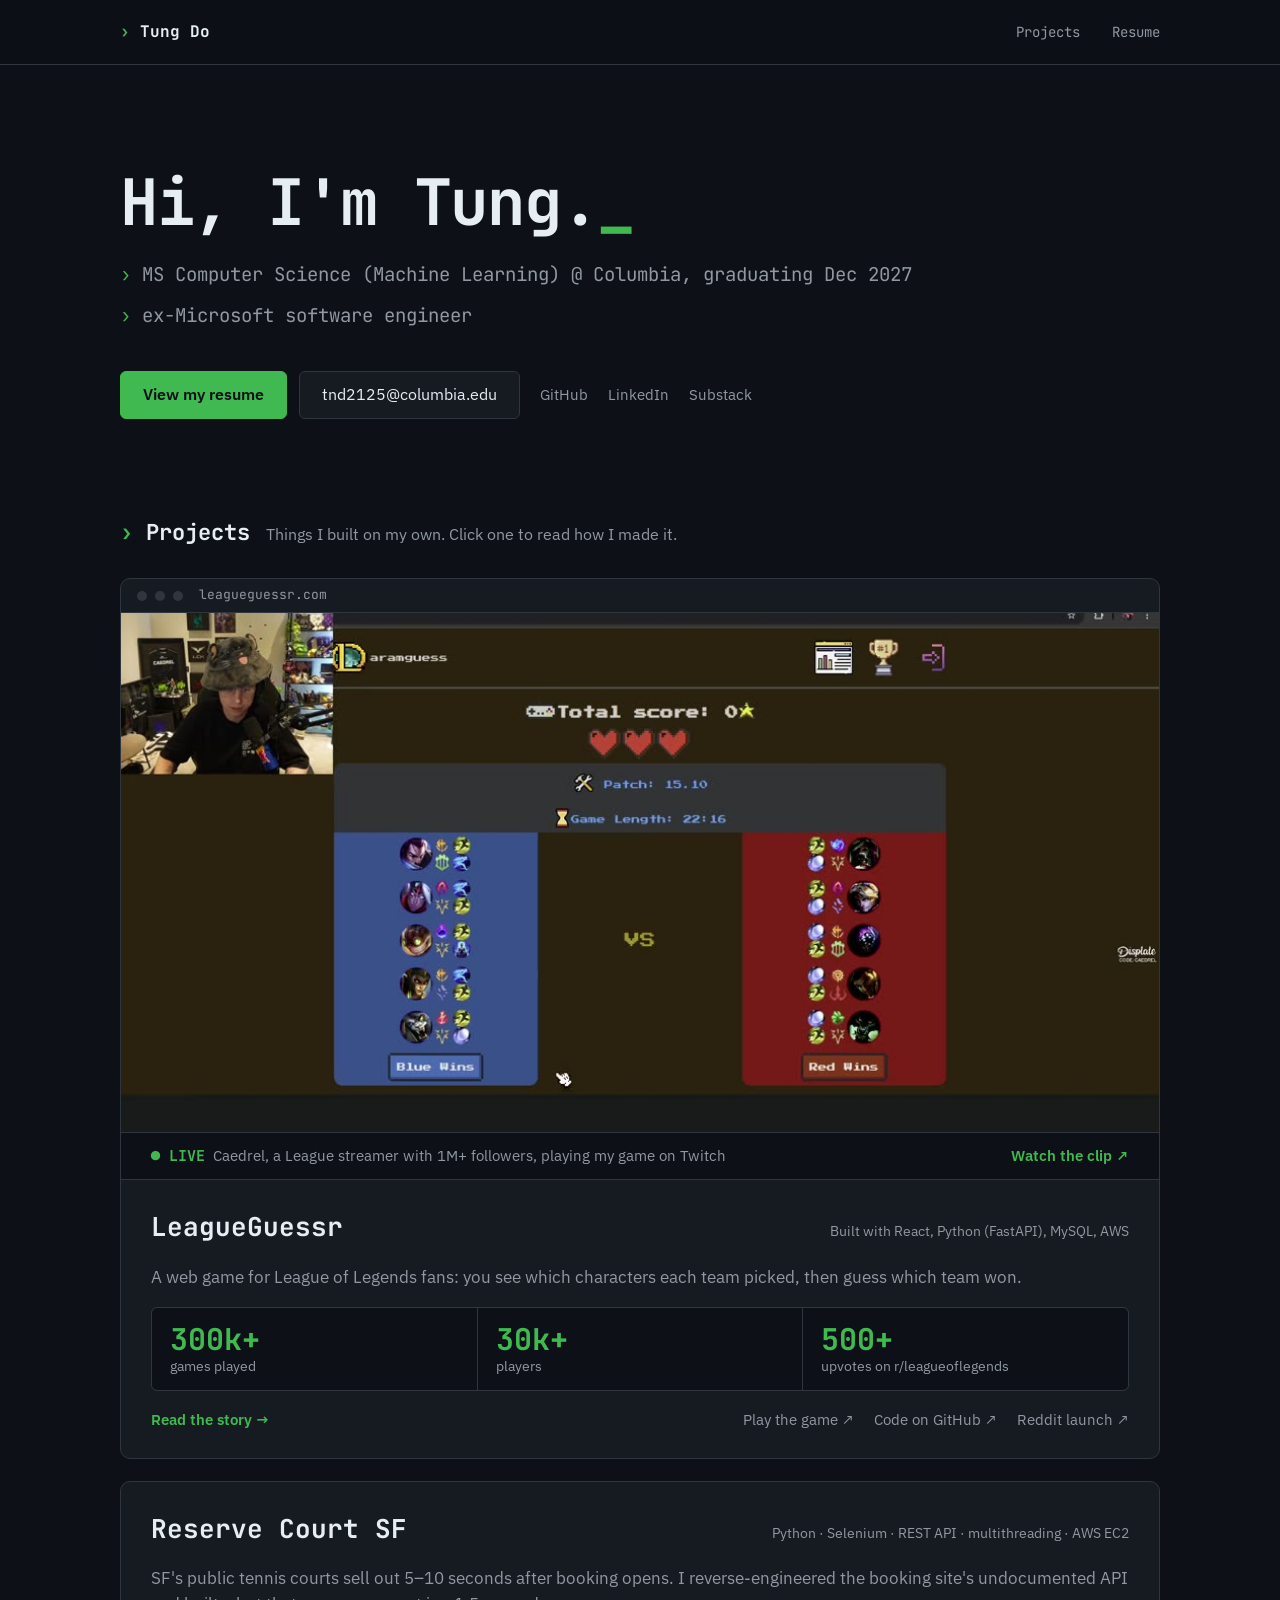
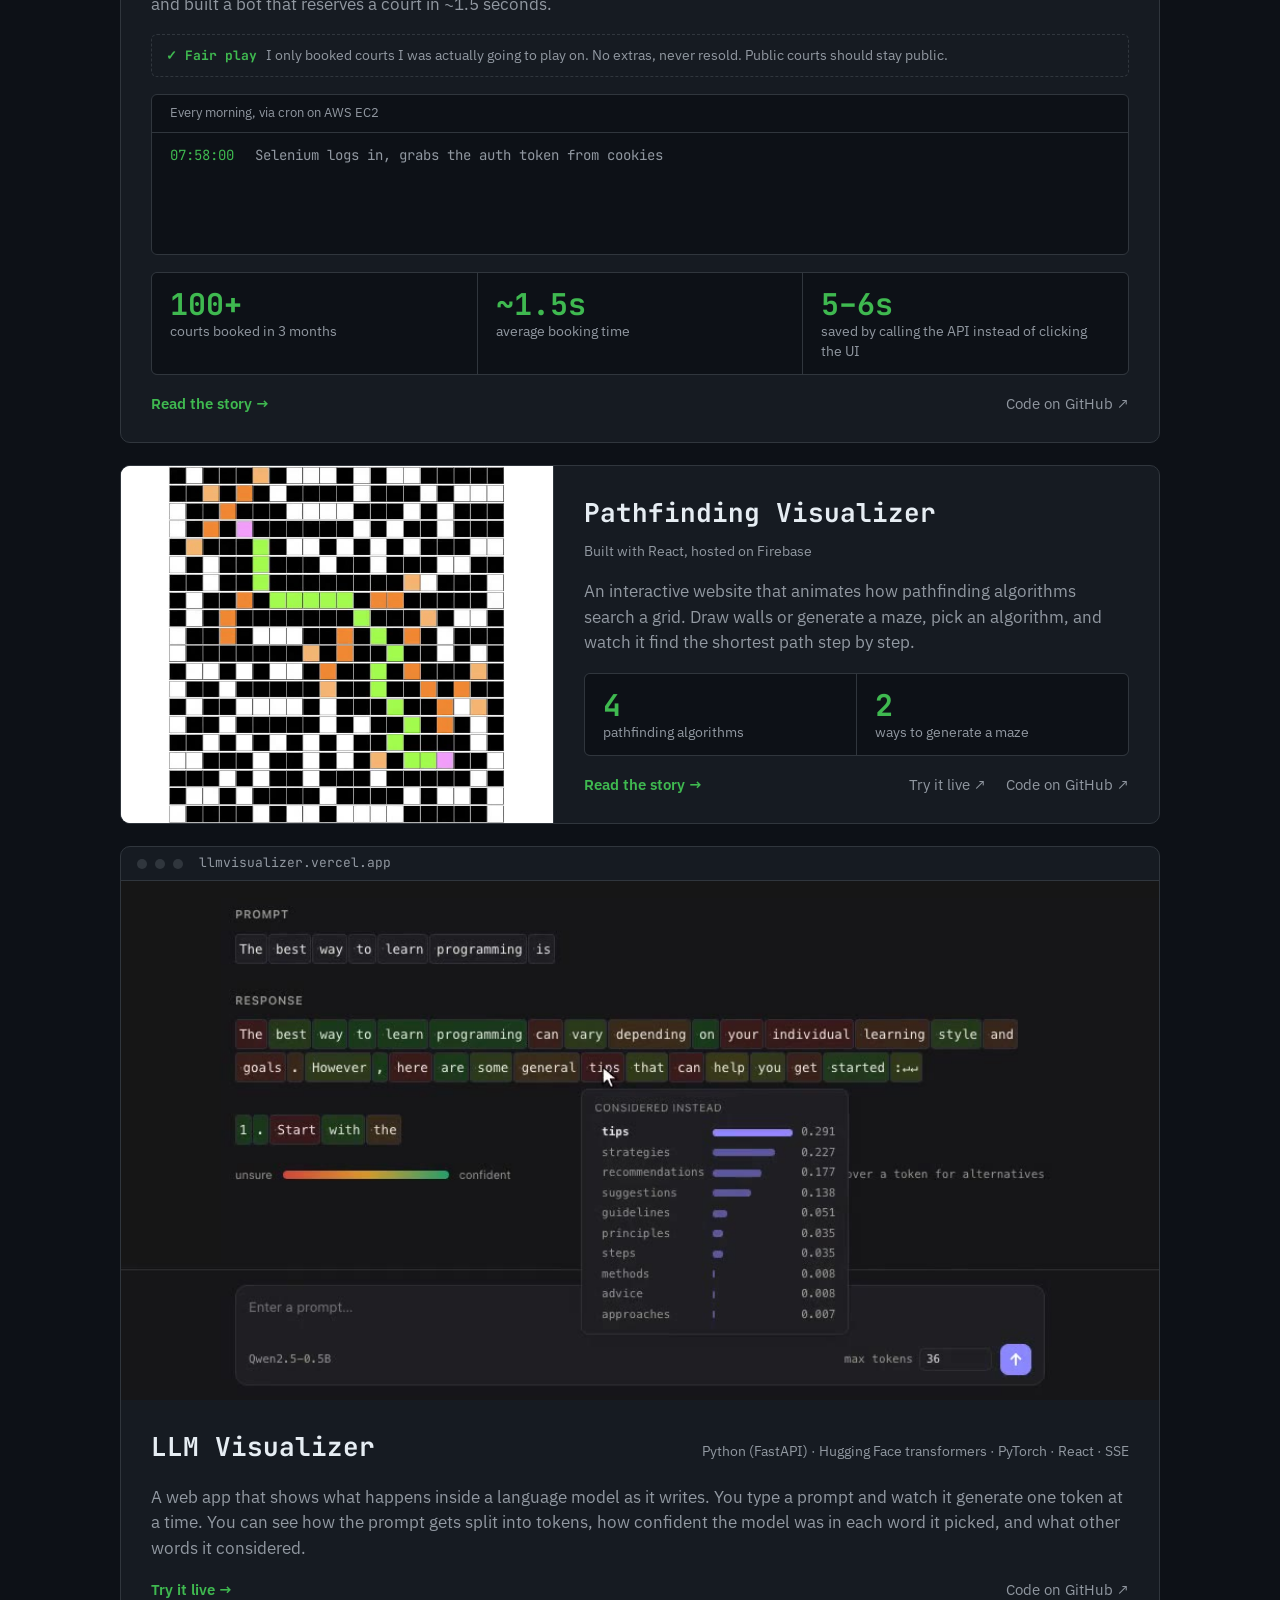
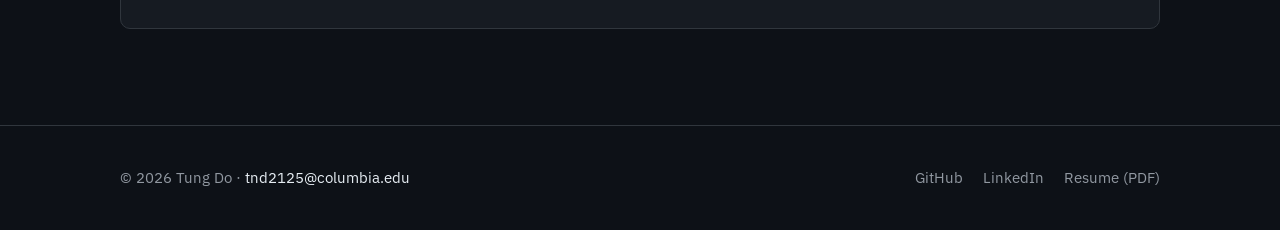
==== index.html @ 17f51b4c "LLM Visualizer: drop attention claim (not shipped yet) Co-Authored-By: Claude Opus 5 <noreply@anthro" ====
<!doctype html>
<html lang="en">
<head>
  <meta charset="utf-8">
  <meta name="viewport" content="width=device-width, initial-scale=1, viewport-fit=cover">
  <title>Tung Do · Software Engineer</title>
  <meta name="description" content="Tung Do: MS Computer Science (Machine Learning) at Columbia, ex-Microsoft software engineer. Builder of LeagueGuessr (300k+ plays), Reserve Court SF and a Pathfinding Visualizer.">
  <meta property="og:title" content="Tung Do · Software Engineer">
  <meta property="og:description" content="MS CS (Machine Learning) @ Columbia, ex-Microsoft software engineer.">
  <meta property="og:type" content="website">
  <meta property="og:url" content="https://tungdo.vercel.app/">
  <meta property="og:site_name" content="Tung Do">
  <meta property="og:image" content="https://tungdo.vercel.app/assets/og-image.png">
  <meta property="og:image:width" content="1200">
  <meta property="og:image:height" content="630">
  <meta property="og:image:alt" content="Tung Do: MS CS (ML) at Columbia, ex-Microsoft software engineer">
  <meta name="twitter:card" content="summary_large_image">
  <meta name="twitter:title" content="Tung Do · Software Engineer">
  <meta name="twitter:description" content="MS CS (Machine Learning) @ Columbia, ex-Microsoft software engineer.">
  <meta name="twitter:image" content="https://tungdo.vercel.app/assets/og-image.png">
  <link rel="icon" href="data:image/svg+xml,%3Csvg xmlns='http://www.w3.org/2000/svg' viewBox='0 0 32 32'%3E%3Crect width='32' height='32' rx='6' fill='%230d1117'/%3E%3Ctext x='6' y='23' font-family='monospace' font-size='20' font-weight='700' fill='%233fb950'%3E%E2%80%BA_%3C/text%3E%3C/svg%3E">
  <meta name="theme-color" content="#0d1117">
  <meta name="color-scheme" content="dark">
  <meta name="format-detection" content="telephone=no">
  <link rel="preconnect" href="https://fonts.googleapis.com">
  <link rel="preconnect" href="https://fonts.gstatic.com" crossorigin>
  <link rel="stylesheet" href="https://fonts.googleapis.com/css2?family=JetBrains+Mono:wght@400;500;700&amp;family=IBM+Plex+Sans:wght@400;500;600&amp;display=swap">
  <link rel="stylesheet" href="style.css">
</head>
<body>

<nav class="nav">
  <div class="wrap">
    <a class="brand" href="#top"><span class="accent">› </span>Tung Do</a>
    <ul>
      <li><a href="#projects">Projects</a></li>
      <li><a href="resume.pdf" target="_blank" rel="noopener">Resume</a></li>
    </ul>
  </div>
</nav>

<main id="top" class="wrap">

  <header class="hero">
    <h1>Hi, I'm Tung.<span class="cursor" aria-hidden="true">_</span></h1>
    <ul class="facts">
      <li>MS Computer Science (Machine Learning) @ Columbia, graduating Dec 2027</li>
      <li>ex-Microsoft software engineer</li>
    </ul>
    <div class="actions">
      <a class="btn primary" href="resume.pdf" target="_blank" rel="noopener">View my resume</a>
      <a class="btn" href="mailto:tnd2125@columbia.edu">tnd2125@columbia.edu</a>
      <div class="links">
        <a href="https://github.com/donguyentung01" target="_blank" rel="noopener">GitHub</a>
        <a href="https://www.linkedin.com/in/tung-do-116bb8189/" target="_blank" rel="noopener">LinkedIn</a>
        <a href="https://substack.com/@tungdo2" target="_blank" rel="noopener">Substack</a>
      </div>
    </div>
  </header>

  <section id="projects">
    <div class="section-head">
      <h2 class="prompt">Projects</h2>
      <p>Things I built on my own. Click one to read how I made it.</p>
    </div>

    <div class="projects">

      <article class="card">
        <div class="card-bar" aria-hidden="true"><i></i><i></i><i></i><span>leagueguessr.com</span></div>
        <video class="card-img card-video" autoplay muted loop playsinline preload="metadata" data-loop poster="assets/video/caedrel-poster.jpg" aria-label="Clip of streamer Caedrel playing the game live on his Twitch stream"><source src="assets/video/caedrel.mp4" type="video/mp4"></video>
        <div class="card-proof">
          <span><span class="live">● LIVE</span>&nbsp; Caedrel, a League streamer with 1M+ followers, playing my game on Twitch</span>
          <a class="cta" href="https://www.twitch.tv/caedrel/clip/CoyBoringPterodactylGingerPower-DvceWTwpsh5ivYf3" target="_blank" rel="noopener">Watch the clip ↗</a>
        </div>
        <div class="card-body">
          <div class="card-title">
            <h3><a href="projects/leagueguessr.html">LeagueGuessr</a></h3>
            <span class="stack">Built with React, Python (FastAPI), MySQL, AWS</span>
          </div>
          <p>A web game for League of Legends fans: you see which characters each team picked, then guess which team won.</p>
          <div class="stats">
            <div><b>300k+</b><span>games played</span></div>
            <div><b>30k+</b><span>players</span></div>
            <div><b>500+</b><span>upvotes on r/leagueoflegends</span></div>
          </div>
          <div class="card-foot">
            <a class="read" href="projects/leagueguessr.html">Read the story →</a>
            <div class="ext">
              <a href="https://leagueguessr.com" target="_blank" rel="noopener">Play the game ↗</a>
              <a href="https://github.com/donguyentung01/LeagueGuessr" target="_blank" rel="noopener">Code on GitHub ↗</a>
              <a href="https://www.reddit.com/r/leagueoflegends/comments/1l3k8dh/i_pulled_data_from_10000_aram_matches_in_euw_and/" target="_blank" rel="noopener">Reddit launch ↗</a>
            </div>
          </div>
        </div>
      </article>

      <article class="card">
        <div class="card-body">
          <div class="card-title">
            <h3><a href="projects/reserve-court-sf.html">Reserve Court SF</a></h3>
            <span class="stack">Python · Selenium · REST API · multithreading · AWS EC2</span>
          </div>
          <p>SF's public tennis courts sell out 5–10 seconds after booking opens. I reverse-engineered the booking site's undocumented API and built a bot that reserves a court in ~1.5 seconds.</p>
          <div class="fair"><span class="fair-tag">Fair play</span> I only booked courts I was actually going to play on. No extras, never resold. Public courts should stay public.</div>
          <div class="log" data-animate>
            <div class="log-head">Every morning, via cron on AWS EC2</div>
            <ol>
              <li><time>07:58<i>:00</i></time> <span>Selenium logs in, grabs the auth token from cookies</span></li>
              <li><time>07:59<i>:00</i></time> <span>Requests the SMS code early, reads it via TextVerified API</span></li>
              <li><time>08:00<i>:00</i></time> <span>Hits every court's reservation endpoint <b class="hl">in parallel (multithreading)</b></span></li>
              <li><time>08:00<i>:01</i></time> <span class="ok">✓ Court reserved in ~1.5s</span></li>
            </ol>
          </div>
          <div class="stats">
            <div><b>100+</b><span>courts booked in 3 months</span></div>
            <div><b>~1.5s</b><span>average booking time</span></div>
            <div><b>5–6s</b><span>saved by calling the API instead of clicking the UI</span></div>
          </div>
          <div class="card-foot">
            <a class="read" href="projects/reserve-court-sf.html">Read the story →</a>
            <div class="ext">
              <a href="https://github.com/donguyentung01/Reserve-Court-SF-TextVerified" target="_blank" rel="noopener">Code on GitHub ↗</a>
            </div>
          </div>
        </div>
      </article>

      <article class="card split">
        <div class="split-media">
          <video autoplay muted loop playsinline preload="metadata" data-loop poster="assets/video/pathfinding-poster.jpg" aria-label="Recording of a maze being generated, then A* search exploring it and drawing the shortest path"><source src="assets/video/pathfinding.mp4" type="video/mp4"></video>
        </div>
        <div class="card-body">
          <div class="card-title">
            <h3><a href="projects/pathfinding-visualizer.html">Pathfinding Visualizer</a></h3>
            <span class="stack">Built with React, hosted on Firebase</span>
          </div>
          <p>An interactive website that animates how pathfinding algorithms search a grid. Draw walls or generate a maze, pick an algorithm, and watch it find the shortest path step by step.</p>
          <div class="stats" style="--cols: 2;">
            <div><b>4</b><span>pathfinding algorithms</span></div>
            <div><b>2</b><span>ways to generate a maze</span></div>
          </div>
          <div class="card-foot">
            <a class="read" href="projects/pathfinding-visualizer.html">Read the story →</a>
            <div class="ext">
              <a href="https://pathfinding-visualizer-ae94a.web.app/" target="_blank" rel="noopener">Try it live ↗</a>
              <a href="https://github.com/donguyentung01/pathfinding" target="_blank" rel="noopener">Code on GitHub ↗</a>
            </div>
          </div>
        </div>
      </article>

      <article class="card">
        <div class="card-bar" aria-hidden="true"><i></i><i></i><i></i><span>llmvisualizer.vercel.app</span></div>
        <video class="card-img card-video" autoplay muted loop playsinline preload="metadata" data-loop poster="assets/video/llm-visualizer-poster.jpg" aria-label="Recording of a prompt being typed, the model generating a reply token by token with each token shaded by confidence, then hovering tokens to show the other words the model considered"><source src="assets/video/llm-visualizer.mp4" type="video/mp4"></video>
        <div class="card-body">
          <div class="card-title">
            <h3><a href="https://llmvisualizer.vercel.app" target="_blank" rel="noopener">LLM Visualizer</a></h3>
            <span class="stack">Python (FastAPI) · Hugging Face transformers · PyTorch · React · SSE</span>
          </div>
          <p>A web app that shows what happens inside a language model as it writes. You type a prompt and watch it generate one token at a time. You can see how the prompt gets split into tokens, how confident the model was in each word it picked, and what other words it considered.</p>
          <div class="card-foot">
            <a class="read" href="https://llmvisualizer.vercel.app" target="_blank" rel="noopener">Try it live →</a>
            <div class="ext">
              <a href="https://github.com/donguyentung01/llm_visualizer" target="_blank" rel="noopener">Code on GitHub ↗</a>
            </div>
          </div>
        </div>
      </article>

    </div>
  </section>

</main>

<footer id="contact" class="footer">
  <div class="wrap">
    <div>© 2026 Tung Do · <a href="mailto:tnd2125@columbia.edu" style="color: var(--text);">tnd2125@columbia.edu</a></div>
    <div class="links">
      <a href="https://github.com/donguyentung01" target="_blank" rel="noopener">GitHub</a>
      <a href="https://www.linkedin.com/in/tung-do-116bb8189/" target="_blank" rel="noopener">LinkedIn</a>
      <a href="resume.pdf" target="_blank" rel="noopener">Resume (PDF)</a>
    </div>
  </div>
</footer>

<script src="media.js" defer></script>
</body>
</html>
---- style.css ----
:root {
  --bg: #0d1117;
  --surface: #161b22;
  --text: #e6edf3;
  --muted: #9198a1;
  --border: #30363d;
  --accent: #3fb950;
  --on-accent: #0d1117;
  --mono: "JetBrains Mono", ui-monospace, SFMono-Regular, Menlo, monospace;
  --sans: "IBM Plex Sans", -apple-system, BlinkMacSystemFont, "Segoe UI", sans-serif;
  --gutter: clamp(20px, 6vw, 120px);
  color-scheme: dark;
}

* { box-sizing: border-box; }

html { scroll-behavior: smooth; scroll-padding-top: 80px; -webkit-text-size-adjust: 100%; text-size-adjust: 100%; }

body {
  margin: 0;
  background: var(--bg);
  color: var(--text);
  font-family: var(--sans);
  font-size: 17px;
  line-height: 1.6;
  -webkit-font-smoothing: antialiased;
  -webkit-tap-highlight-color: rgba(63, 185, 80, 0.15);
  overflow-wrap: break-word;
}

a { color: inherit; text-decoration: none; }
@media (hover: hover) { a:hover { text-decoration: underline; text-underline-offset: 3px; } }
img { max-width: 100%; display: block; }

.mono { font-family: var(--mono); }
.accent { color: var(--accent); }
.muted { color: var(--muted); }

.wrap {
  max-width: 1040px;
  margin: 0 auto;
  padding-left: max(var(--gutter), env(safe-area-inset-left));
  padding-right: max(var(--gutter), env(safe-area-inset-right));
}
@media (min-width: 1280px) { .wrap { padding-left: 0; padding-right: 0; } }

/* ---------- nav ---------- */
.nav {
  position: sticky;
  top: 0;
  z-index: 10;
  background: rgba(13, 17, 23, 0.88);
  -webkit-backdrop-filter: blur(8px);
  backdrop-filter: blur(8px);
  padding-top: env(safe-area-inset-top);
  border-bottom: 1px solid var(--border);
}
.nav .wrap {
  height: 64px;
  display: flex;
  align-items: center;
  justify-content: space-between;
  gap: 16px;
  font-family: var(--mono);
}
.nav .brand { font-size: 16px; font-weight: 700; white-space: nowrap; }
.nav ul { display: flex; gap: clamp(14px, 3vw, 32px); list-style: none; margin: 0; padding: 0; font-size: 14px; color: var(--muted); }
@media (hover: hover) { .nav ul a:hover { color: var(--text); } }

/* ---------- hero ---------- */
.hero { padding-block: clamp(64px, 10vw, 104px) clamp(56px, 9vw, 96px); display: flex; flex-direction: column; gap: 24px; }
.hero h1 {
  margin: 0;
  font-family: var(--mono);
  font-size: clamp(32px, 9vw, 64px);
  line-height: 1.05;
  font-weight: 700;
  letter-spacing: -0.02em;
}
.cursor { color: var(--accent); animation: blink 1.1s steps(1) infinite; }
@keyframes blink { 50% { opacity: 0; } }
@media (prefers-reduced-motion: reduce) { .cursor { animation: none; } }

.facts { list-style: none; margin: 0; padding: 0; display: flex; flex-direction: column; gap: 10px; font-family: var(--mono); font-size: clamp(16px, 2.2vw, 19px); color: var(--muted); }
.facts li { padding-left: 1.2em; text-indent: -1.2em; }
.facts li::before, .prompt::before { content: "› "; color: var(--accent); }

.actions { display: flex; flex-wrap: wrap; gap: 12px; align-items: center; padding-top: 16px; }
.btn {
  min-height: 48px;
  padding: 0 22px;
  display: inline-flex;
  align-items: center;
  border-radius: 6px;
  border: 1px solid var(--border);
  background: var(--surface);
  font-size: 16px;
}
.btn:hover { text-decoration: none; }
.btn.primary { background: var(--accent); border-color: var(--accent); color: var(--on-accent); font-weight: 600; }
@media (hover: hover) {
  .btn:hover { border-color: var(--muted); }
  .btn.primary:hover { filter: brightness(1.08); }
}
.links { display: flex; flex-wrap: wrap; gap: 20px; padding-left: 8px; font-size: 15px; color: var(--muted); }
@media (hover: hover) { .links a:hover { color: var(--text); } }

/* ---------- sections ---------- */
.section-head { display: flex; flex-wrap: wrap; align-items: baseline; gap: 8px 16px; margin-bottom: 28px; }
.section-head h2 { margin: 0; font-family: var(--mono); font-size: 22px; font-weight: 700; }
.section-head p { margin: 0; font-size: 16px; color: var(--muted); }

.projects { display: flex; flex-direction: column; gap: 22px; }

/* ---------- project card ---------- */
.card {
  position: relative;
  border: 1px solid var(--border);
  border-radius: 10px;
  overflow: hidden;
  background: var(--surface);
  transition: border-color .15s, transform .15s;
}
@media (hover: hover) { .card:hover { border-color: var(--muted); transform: translateY(-2px); } }
.card-bar { height: 34px; padding: 0 16px; display: flex; align-items: center; gap: 8px; border-bottom: 1px solid var(--border); font-family: var(--mono); font-size: 13px; color: var(--muted); }
.card-bar i { width: 10px; height: 10px; border-radius: 50%; background: var(--border); }
.card-bar span { padding-left: 8px; }
.card-img { width: 100%; aspect-ratio: 1486 / 620; object-fit: cover; object-position: top; }
.card-video { display: block; aspect-ratio: 2 / 1; object-position: center; background: #000; }
video { max-width: 100%; }
.card-proof {
  position: relative;
  z-index: 2;
  padding: 11px 30px;
  display: flex;
  flex-wrap: wrap;
  justify-content: space-between;
  align-items: center;
  gap: 8px 16px;
  border-block: 1px solid var(--border);
  background: var(--bg);
  font-size: 15px;
  color: var(--muted);
}
.live { font-family: var(--mono); font-weight: 700; color: var(--accent); }
.card-proof .cta { color: var(--accent); font-weight: 600; white-space: nowrap; }
.card-body { padding: clamp(20px, 3.5vw, 26px) clamp(18px, 3.5vw, 30px); display: flex; flex-direction: column; gap: 17px; }
.card-title { display: flex; flex-wrap: wrap; justify-content: space-between; align-items: baseline; gap: 6px 24px; }
.card-title h3 { margin: 0; font-family: var(--mono); font-size: clamp(22px, 3vw, 26px); font-weight: 700; }
/* stretched link: the whole card opens the story */
.card-title h3 a::after { content: ""; position: absolute; inset: 0; z-index: 1; }
.card-title h3 a:hover { text-decoration: none; }
.card-title .stack { font-size: 14px; color: var(--muted); }
.card p { margin: 0; font-size: 17px; line-height: 1.5; color: var(--muted); }

.stats { display: grid; grid-template-columns: repeat(var(--cols, 3), minmax(0, 1fr)); gap: 1px; background: var(--border); border: 1px solid var(--border); border-radius: 6px; overflow: hidden; }
.stats div { padding: 13px 18px; background: var(--bg); }
.stats b { display: block; font-family: var(--mono); font-size: 30px; font-weight: 700; line-height: 1.2; color: var(--accent); }
.stats span { display: block; font-size: 14px; line-height: 1.4; color: var(--muted); }

.fair { padding: 10px 14px; border: 1px dashed var(--border); border-radius: 6px; font-size: 14px; line-height: 1.5; color: var(--muted); }
.fair-tag { font-family: var(--mono); font-size: 13px; font-weight: 700; color: var(--accent); margin-right: 6px; }
.fair-tag::before { content: "✓ "; }
.log { border-radius: 6px; background: var(--bg); border: 1px solid var(--border); overflow: hidden; }
.log-head { padding: 8px 18px; border-bottom: 1px solid var(--border); font-size: 13px; color: var(--muted); }
.log ol { list-style: none; margin: 0; padding: 10px 18px; font-family: var(--mono); font-size: 14px; line-height: 1.8; color: var(--muted); }
.log li { display: grid; grid-template-columns: 5.5em minmax(0, 1fr); column-gap: 8px; }
.log time { color: var(--accent); }
.log time i { font-style: normal; }
.log .ok { color: var(--accent); font-weight: 700; }
.log .hl { color: var(--text); font-weight: 500; }
.log ol.typing li { opacity: 0; transform: translateY(4px); transition: opacity .35s ease, transform .35s ease; }
.log ol.typing li.shown { opacity: 1; transform: none; }
.log ol.typing li.shown .ok::after { content: "_"; margin-left: 2px; color: var(--accent); animation: blink 1.1s steps(1) infinite; }

.card-foot { display: flex; flex-wrap: wrap; justify-content: space-between; align-items: center; gap: 10px 20px; font-size: 15px; }
.card-foot .read { font-weight: 600; color: var(--accent); }
.card-foot .ext { display: flex; flex-wrap: wrap; gap: 8px 20px; color: var(--muted); }
/* keep secondary links clickable above the stretched link */
.card-foot a, .card-proof a { position: relative; z-index: 2; }
@media (hover: hover) { .card-foot .ext a:hover { color: var(--text); } }

.split-media { background: #fff; border-bottom: 1px solid var(--border); }
.split-media img, .split-media video { display: block; width: 100%; aspect-ratio: 16 / 10; object-fit: contain; object-position: center; background: #fff; }
@media (min-width: 820px) {
  .card.split { display: grid; grid-template-columns: minmax(0, 5fr) minmax(0, 7fr); }
  .split-media { position: relative; min-height: 300px; border-bottom: 0; border-right: 1px solid var(--border); }
  .split-media img, .split-media video { position: absolute; inset: 0; aspect-ratio: auto; height: 100%; object-fit: contain; object-position: center; }
}

/* ---------- about ---------- */
#about { padding-top: 80px; }
.rows { border-radius: 10px; border: 1px solid var(--border); background: var(--surface); }
.rows > div { padding: 22px 28px; display: flex; flex-wrap: wrap; gap: 4px 24px; align-items: baseline; }
.rows > div + div { border-top: 1px solid var(--border); }
.rows dt { width: 180px; font-family: var(--mono); font-size: 14px; color: var(--muted); }
.rows dd { margin: 0; font-size: 19px; }
.rows dd b { font-weight: 600; }
.rows dd a { color: var(--accent); }

/* ---------- footer ---------- */
.footer { margin-top: 96px; border-top: 1px solid var(--border); font-size: 15px; color: var(--muted); }
.footer .wrap { padding-top: 40px; padding-bottom: max(40px, calc(24px + env(safe-area-inset-bottom))); display: flex; flex-wrap: wrap; justify-content: space-between; gap: 16px; }
.footer .links { padding: 0; }

/* ---------- article pages ---------- */
.article {
  max-width: 720px;
  margin: 0 auto;
  padding-top: 56px;
  padding-left: max(var(--gutter), env(safe-area-inset-left));
  padding-right: max(var(--gutter), env(safe-area-inset-right));
}
@media (min-width: 800px) { .article { padding-left: 0; padding-right: 0; } }
.back { font-family: var(--mono); font-size: 14px; color: var(--muted); }
@media (hover: hover) { .back:hover { color: var(--text); } }
.article header { margin: 32px 0 40px; padding-bottom: 32px; border-bottom: 1px solid var(--border); }
.article h1 { margin: 0 0 16px; font-family: var(--mono); font-size: clamp(30px, 5vw, 42px); line-height: 1.15; letter-spacing: -0.02em; }
.article .dek { margin: 0 0 20px; font-size: 20px; color: var(--muted); }
.meta { display: flex; flex-wrap: wrap; gap: 8px 20px; font-size: 15px; color: var(--muted); }
.meta a { color: var(--accent); }
.note { margin-top: 20px; padding: 14px 18px; border: 1px solid var(--border); border-radius: 6px; background: var(--surface); font-size: 15px; color: var(--muted); }
.note a { color: var(--accent); }

.prose { font-size: 18px; line-height: 1.75; }
.prose h2 { margin: 56px 0 16px; font-family: var(--mono); font-size: 26px; line-height: 1.25; }
.prose h2::before { content: "› "; color: var(--accent); }
.prose h3 { margin: 40px 0 12px; font-family: var(--mono); font-size: 20px; line-height: 1.3; }
.prose p { margin: 0 0 20px; }
.prose ol, .prose ul { margin: 0 0 20px; padding-left: 1.4em; }
.prose li p { margin: 0 0 8px; }
.prose li::marker { color: var(--accent); font-family: var(--mono); }
.prose a { color: var(--accent); text-decoration: underline; text-underline-offset: 3px; text-decoration-thickness: 1px; }
.prose strong { color: var(--text); font-weight: 600; }
.prose code { font-family: var(--mono); font-size: .88em; padding: 2px 6px; border-radius: 4px; background: var(--surface); border: 1px solid var(--border); }
.prose pre { -webkit-overflow-scrolling: touch; margin: 0 0 24px; padding: 18px 20px; overflow-x: auto; border-radius: 6px; background: var(--surface); border: 1px solid var(--border); line-height: 1.5; }
.prose pre code { padding: 0; border: 0; background: none; font-size: 13px; white-space: pre; }
.prose figure { margin: 28px 0; }
.prose figure img { border-radius: 6px; border: 1px solid var(--border); }
.prose figcaption { margin-top: 10px; font-size: 14px; color: var(--muted); text-align: center; }
.prose blockquote { margin: 0 0 20px; padding: 4px 0 4px 20px; border-left: 2px solid var(--accent); color: var(--muted); }

.next { margin-top: 64px; padding: 24px 28px; border: 1px solid var(--border); border-radius: 10px; background: var(--surface); display: flex; flex-wrap: wrap; justify-content: space-between; gap: 12px; align-items: center; }
.next a { font-family: var(--mono); font-weight: 700; color: var(--accent); }

@media (max-width: 560px) {
  body { font-size: 16px; }
  .hero { gap: 20px; }
  .facts { font-size: 15px; gap: 8px; }
  .actions { gap: 10px; }
  .actions .btn { flex: 1 1 100%; justify-content: center; }
  .links { padding: 6px 0 0; gap: 24px; }
  .section-head h2 { font-size: 20px; }
  .card-proof { padding: 10px 18px; font-size: 13px; }
  .card p { font-size: 15px; }
  .log ol { padding: 10px 14px; font-size: 12.5px; line-height: 1.6; }
  .log li { grid-template-columns: 3.6em minmax(0, 1fr); }
  .log time i { display: none; }
  .log li + li { margin-top: 6px; }
  .log-head { padding: 10px 16px; }
  .stats { grid-template-columns: 1fr 1fr; }
  .stats div { padding: 11px 14px; }
  .stats div:only-child, .stats div:last-child:nth-child(odd) { grid-column: 1 / -1; }
  .stats b { font-size: 23px; }
  .stats span { font-size: 13px; }
  .card-foot { font-size: 14px; }
  .split-media img, .split-media video { aspect-ratio: 4 / 3; }
  .footer { margin-top: 64px; font-size: 14px; }
  .article { padding-top: 32px; }
  .article header { margin: 24px 0 32px; padding-bottom: 24px; }
  .article .dek { font-size: 18px; }
  .prose { font-size: 17px; line-height: 1.7; }
  .prose h2 { margin-top: 44px; font-size: 22px; }
  .prose h3 { font-size: 18px; }
  .prose pre { padding: 14px 16px; margin-left: -4px; margin-right: -4px; }
  .prose pre code { font-size: 11px; }
  .prose blockquote { padding-left: 16px; }
  .next { padding: 20px; }
}
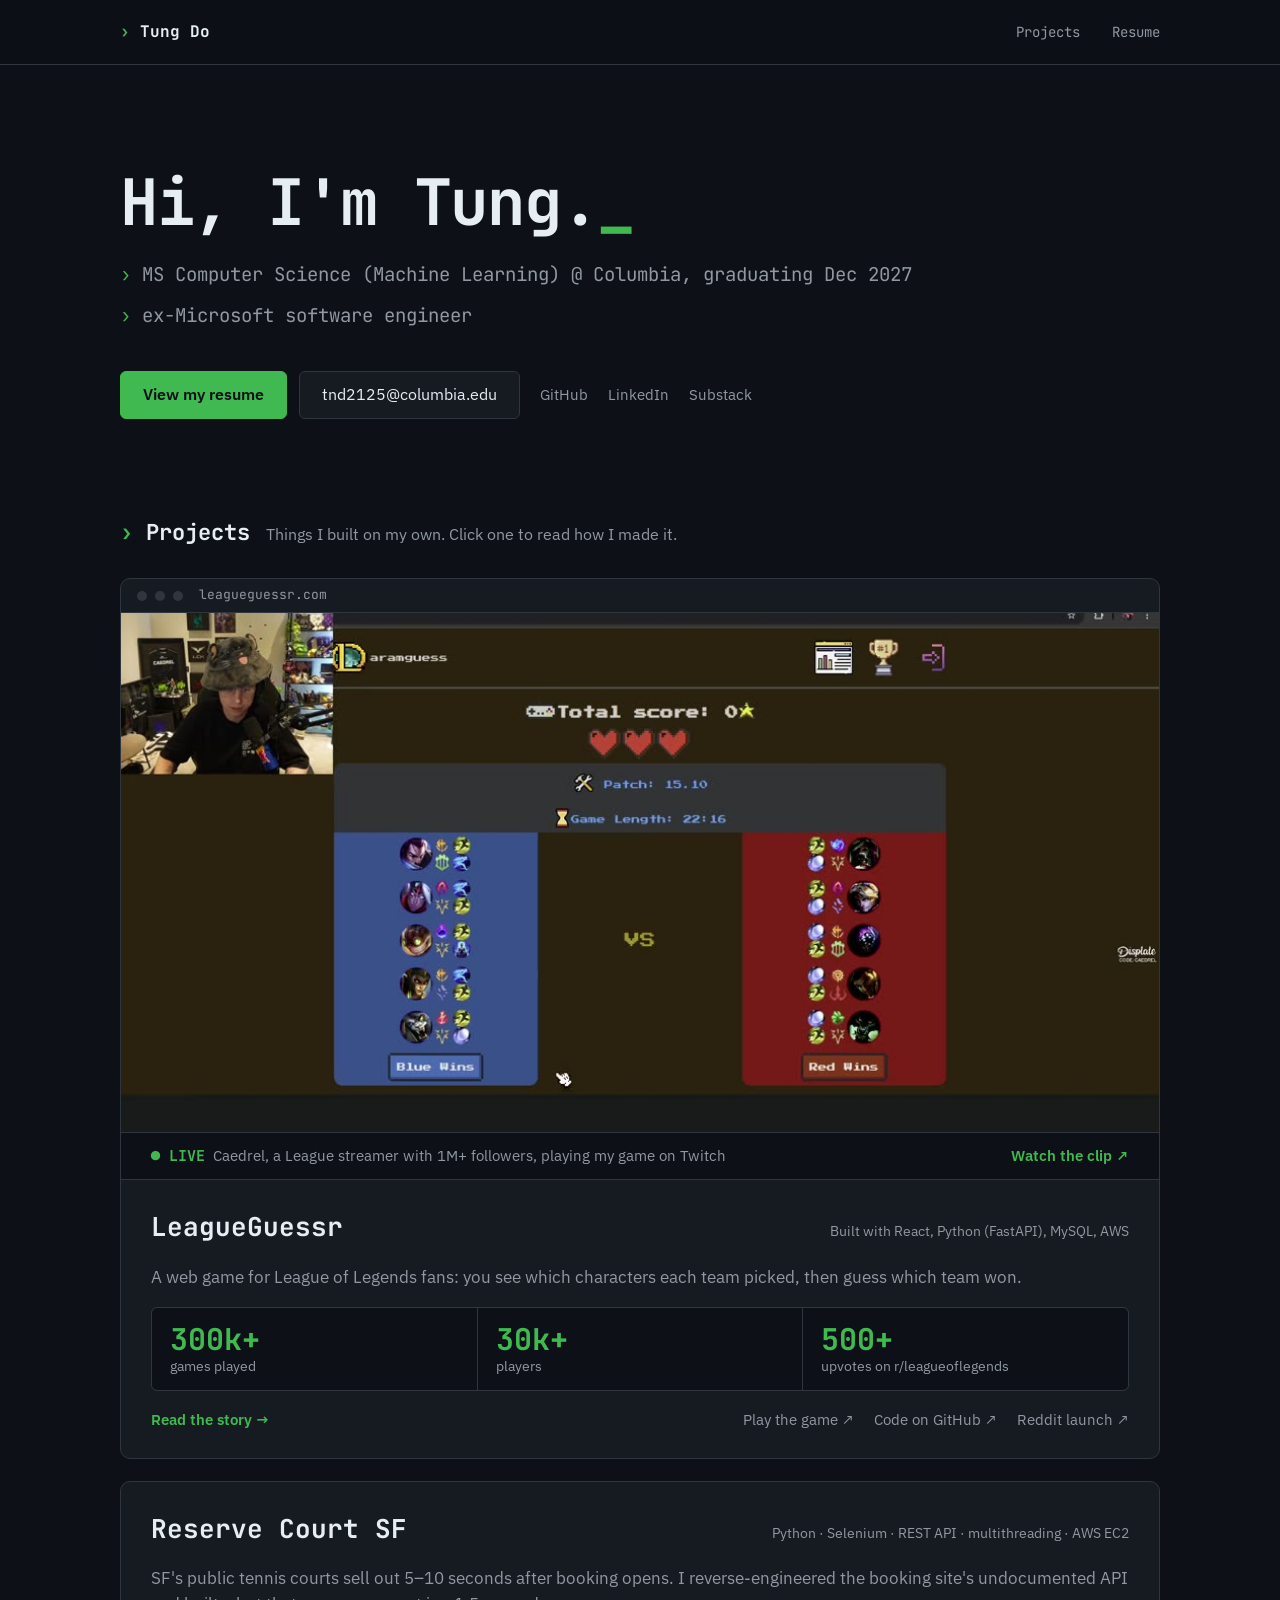
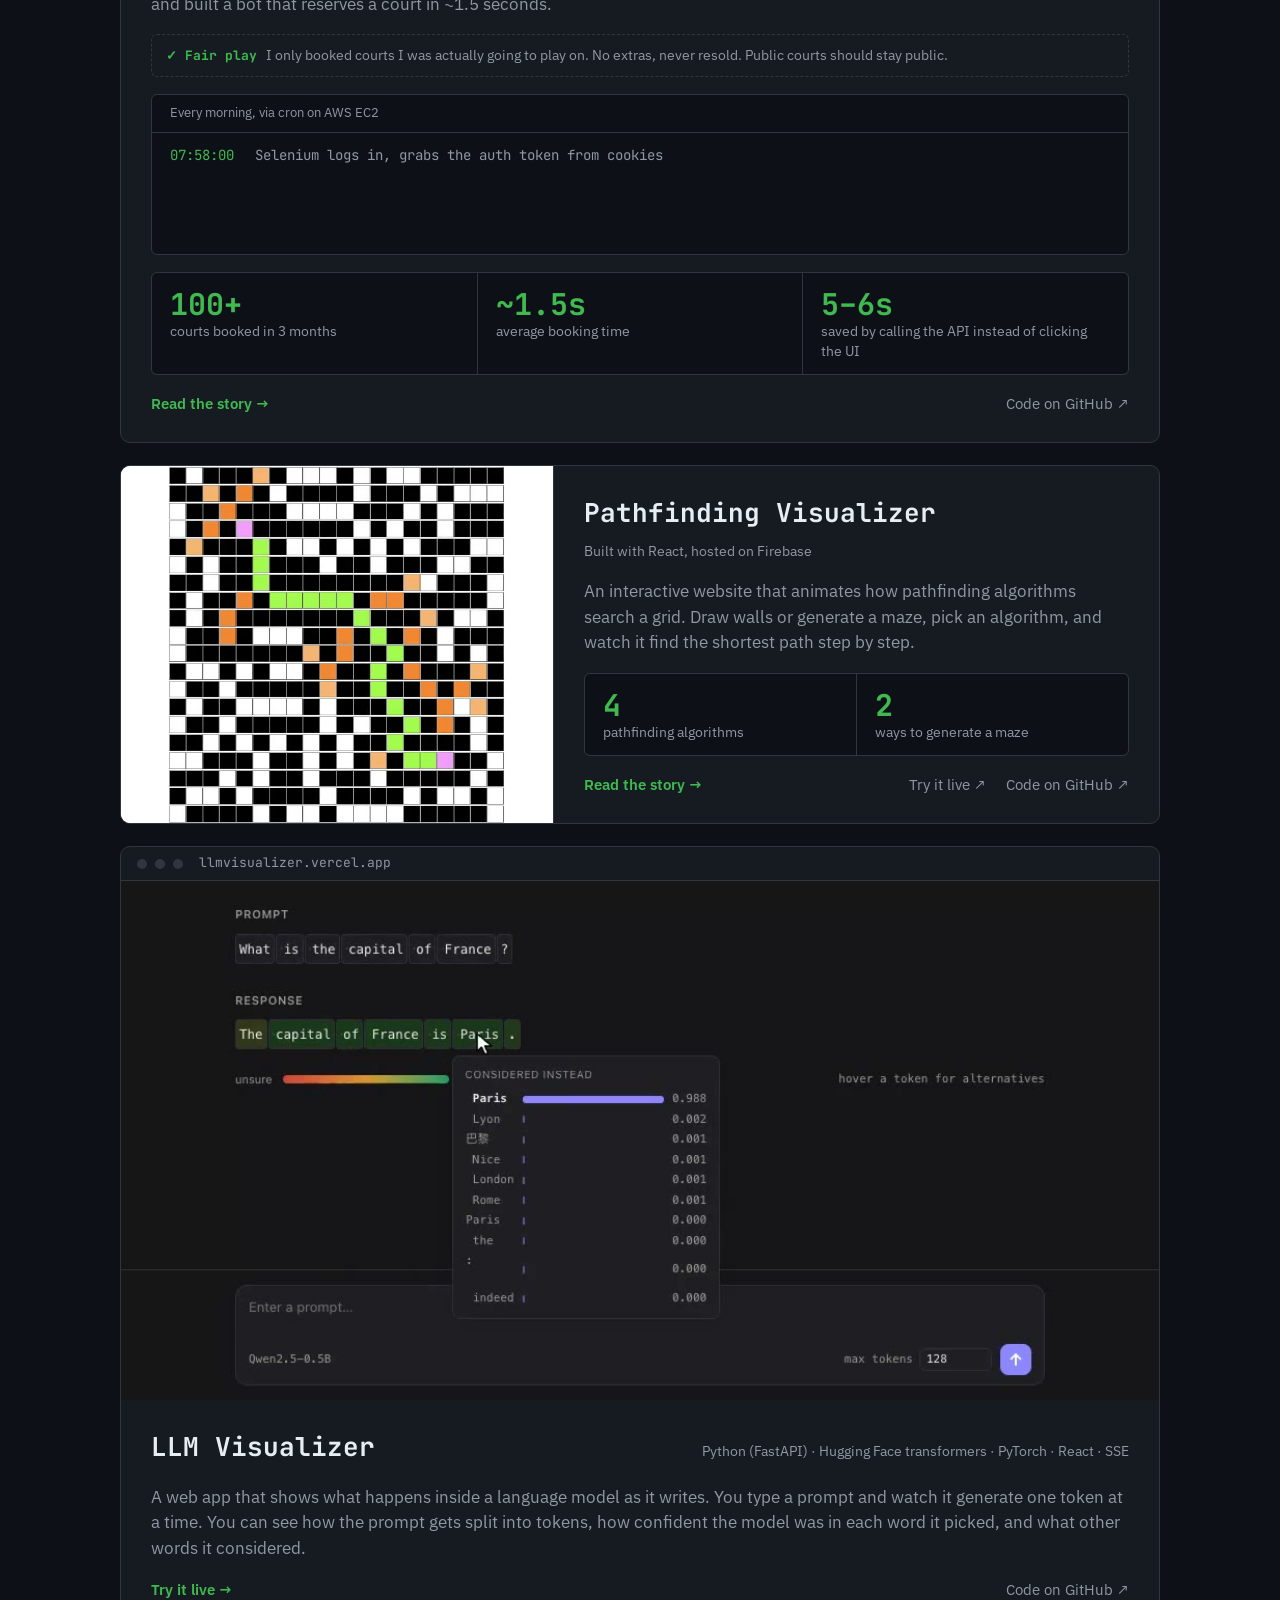
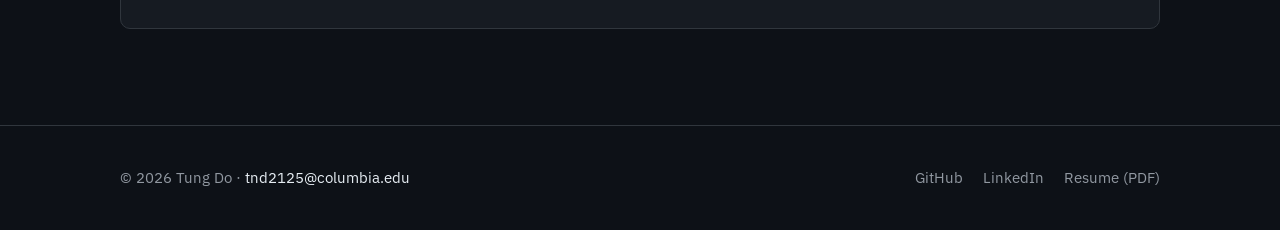
==== commit 0b811b56: "LLM Visualizer: re-record demo with a short, complete answer Co-Authored-By: Claude Opus 5 <noreply@" ====
--- a/index.html
+++ b/index.html
@@ -152,7 +152,7 @@
 
       <article class="card">
         <div class="card-bar" aria-hidden="true"><i></i><i></i><i></i><span>llmvisualizer.vercel.app</span></div>
-        <video class="card-img card-video" autoplay muted loop playsinline preload="metadata" data-loop poster="assets/video/llm-visualizer-poster.jpg" aria-label="Recording of a prompt being typed, the model generating a reply token by token with each token shaded by confidence, then hovering tokens to show the other words the model considered"><source src="assets/video/llm-visualizer.mp4" type="video/mp4"></video>
+        <video class="card-img card-video" autoplay muted loop playsinline preload="metadata" data-loop poster="assets/video/llm-visualizer-poster.jpg" aria-label="Recording of typing &quot;What is the capital of France?&quot;, the model answering &quot;The capital of France is Paris.&quot; token by token with each token shaded by confidence, then hovering tokens to show the other words the model considered"><source src="assets/video/llm-visualizer.mp4" type="video/mp4"></video>
         <div class="card-body">
           <div class="card-title">
             <h3><a href="https://llmvisualizer.vercel.app" target="_blank" rel="noopener">LLM Visualizer</a></h3>
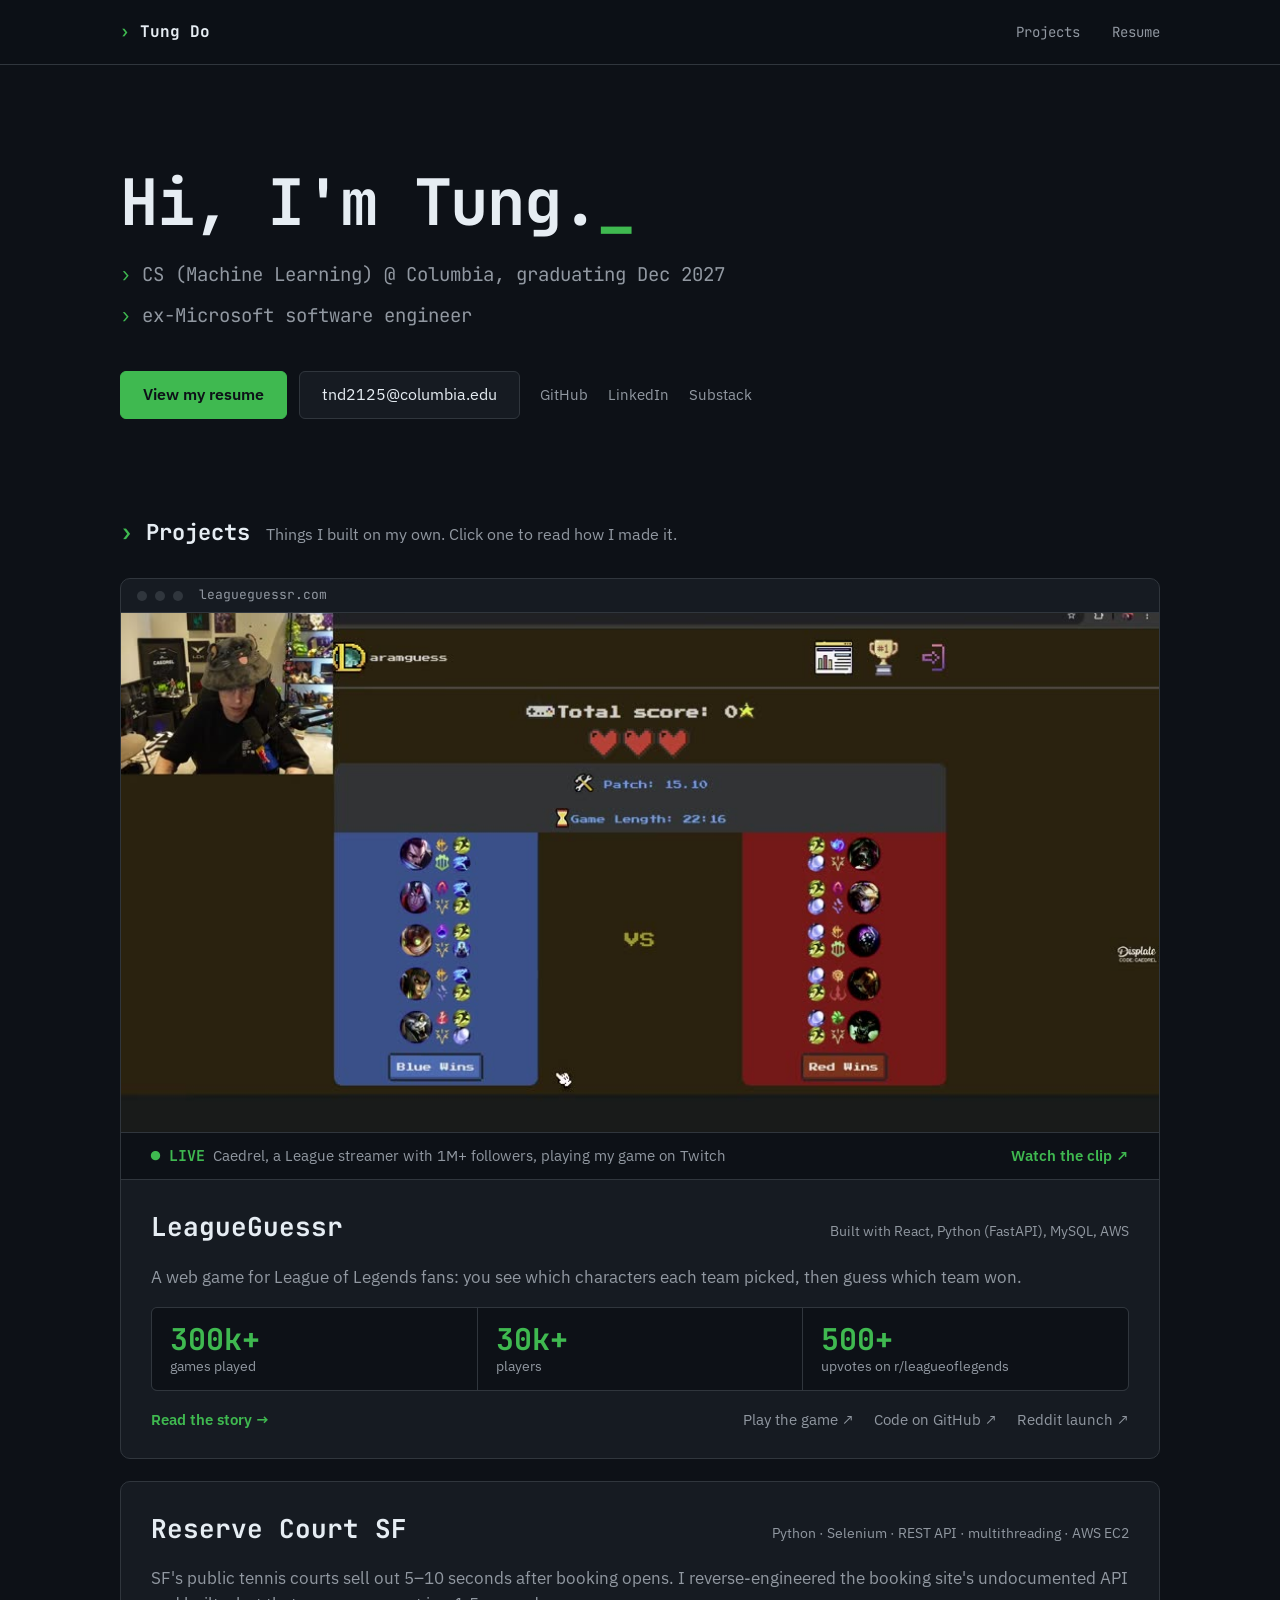
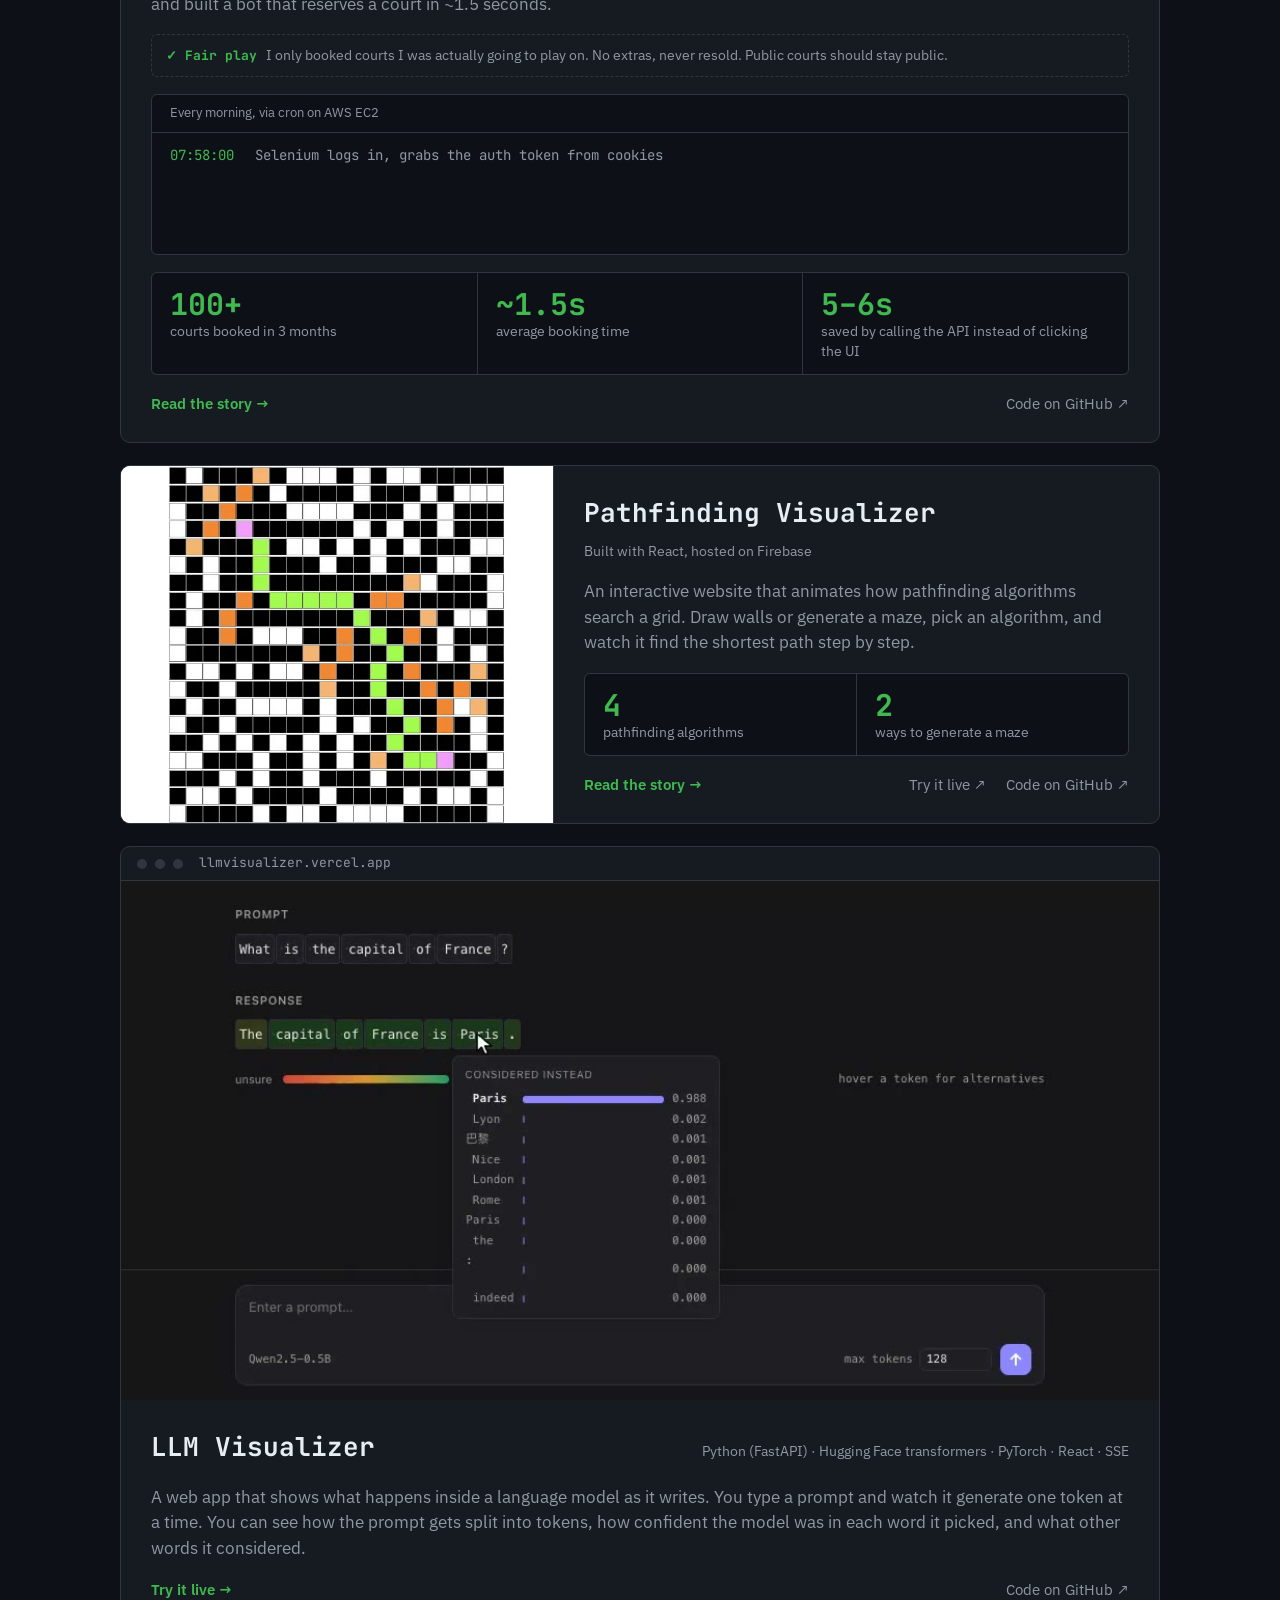
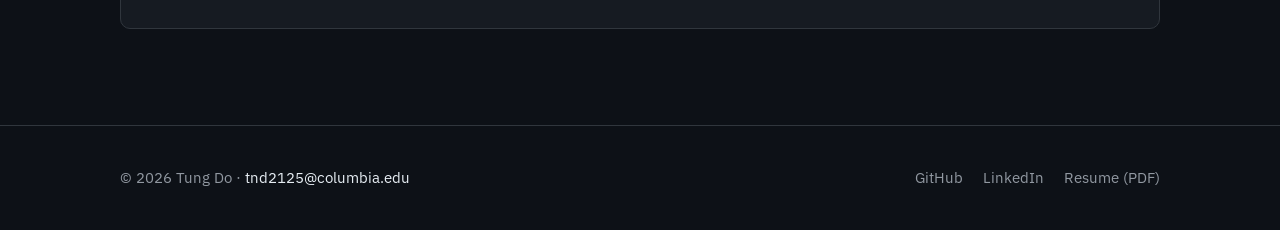
==== commit cb64836a: "Retitle site to Tung Do · Portfolio and drop MS from Columbia line Co-Authored-By: Claude Opus 5 <no" ====
--- a/index.html
+++ b/index.html
@@ -3,20 +3,20 @@
 <head>
   <meta charset="utf-8">
   <meta name="viewport" content="width=device-width, initial-scale=1, viewport-fit=cover">
-  <title>Tung Do · Software Engineer</title>
-  <meta name="description" content="Tung Do: MS Computer Science (Machine Learning) at Columbia, ex-Microsoft software engineer. Builder of LeagueGuessr (300k+ plays), Reserve Court SF and a Pathfinding Visualizer.">
-  <meta property="og:title" content="Tung Do · Software Engineer">
-  <meta property="og:description" content="MS CS (Machine Learning) @ Columbia, ex-Microsoft software engineer.">
+  <title>Tung Do · Portfolio</title>
+  <meta name="description" content="Tung Do: CS (Machine Learning) @ Columbia, ex-Microsoft software engineer. Builder of LeagueGuessr (300k+ plays), Reserve Court SF and a Pathfinding Visualizer.">
+  <meta property="og:title" content="Tung Do · Portfolio">
+  <meta property="og:description" content="CS (Machine Learning) @ Columbia, ex-Microsoft software engineer.">
   <meta property="og:type" content="website">
   <meta property="og:url" content="https://tungdo.vercel.app/">
   <meta property="og:site_name" content="Tung Do">
   <meta property="og:image" content="https://tungdo.vercel.app/assets/og-image.png">
   <meta property="og:image:width" content="1200">
   <meta property="og:image:height" content="630">
-  <meta property="og:image:alt" content="Tung Do: MS CS (ML) at Columbia, ex-Microsoft software engineer">
+  <meta property="og:image:alt" content="Tung Do: CS (ML) @ Columbia, ex-Microsoft software engineer">
   <meta name="twitter:card" content="summary_large_image">
-  <meta name="twitter:title" content="Tung Do · Software Engineer">
-  <meta name="twitter:description" content="MS CS (Machine Learning) @ Columbia, ex-Microsoft software engineer.">
+  <meta name="twitter:title" content="Tung Do · Portfolio">
+  <meta name="twitter:description" content="CS (Machine Learning) @ Columbia, ex-Microsoft software engineer.">
   <meta name="twitter:image" content="https://tungdo.vercel.app/assets/og-image.png">
   <link rel="icon" href="data:image/svg+xml,%3Csvg xmlns='http://www.w3.org/2000/svg' viewBox='0 0 32 32'%3E%3Crect width='32' height='32' rx='6' fill='%230d1117'/%3E%3Ctext x='6' y='23' font-family='monospace' font-size='20' font-weight='700' fill='%233fb950'%3E%E2%80%BA_%3C/text%3E%3C/svg%3E">
   <meta name="theme-color" content="#0d1117">
@@ -44,7 +44,7 @@
   <header class="hero">
     <h1>Hi, I'm Tung.<span class="cursor" aria-hidden="true">_</span></h1>
     <ul class="facts">
-      <li>MS Computer Science (Machine Learning) @ Columbia, graduating Dec 2027</li>
+      <li>CS (Machine Learning) @ Columbia, graduating Dec 2027</li>
       <li>ex-Microsoft software engineer</li>
     </ul>
     <div class="actions">
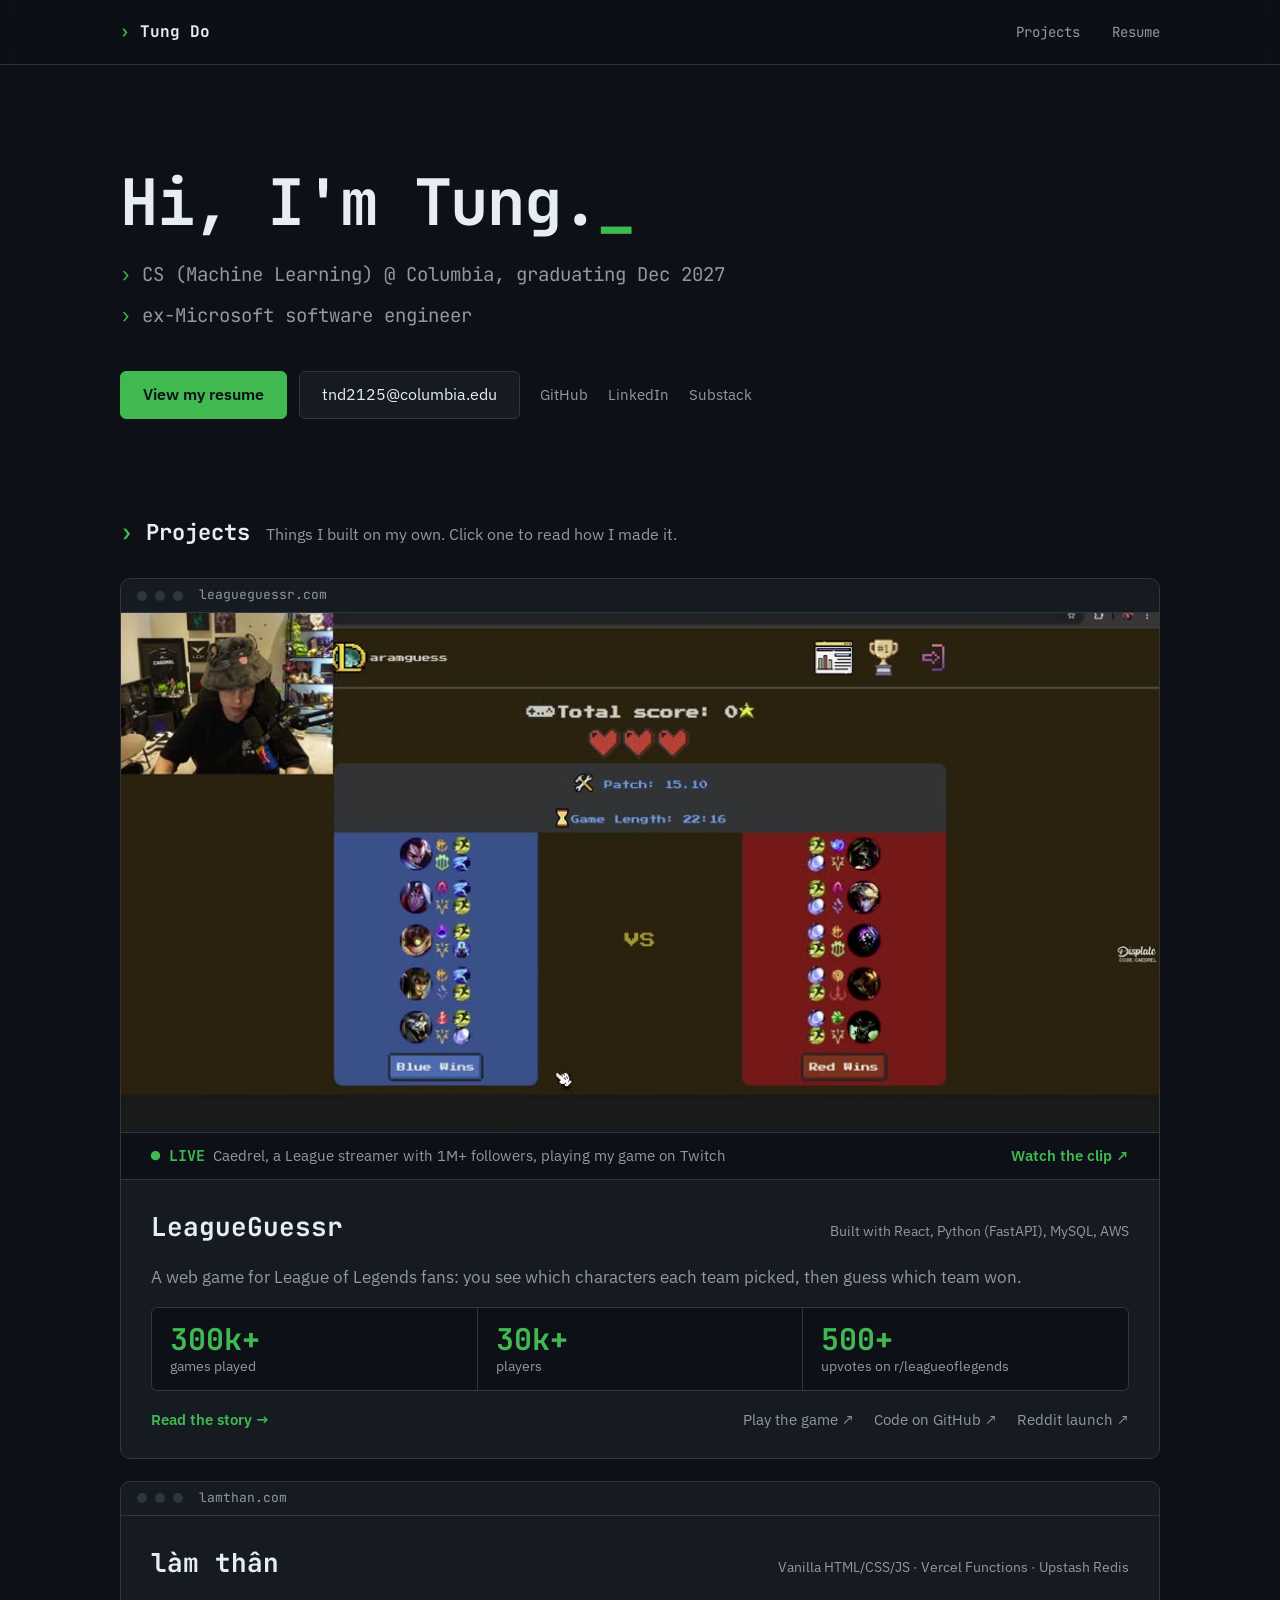
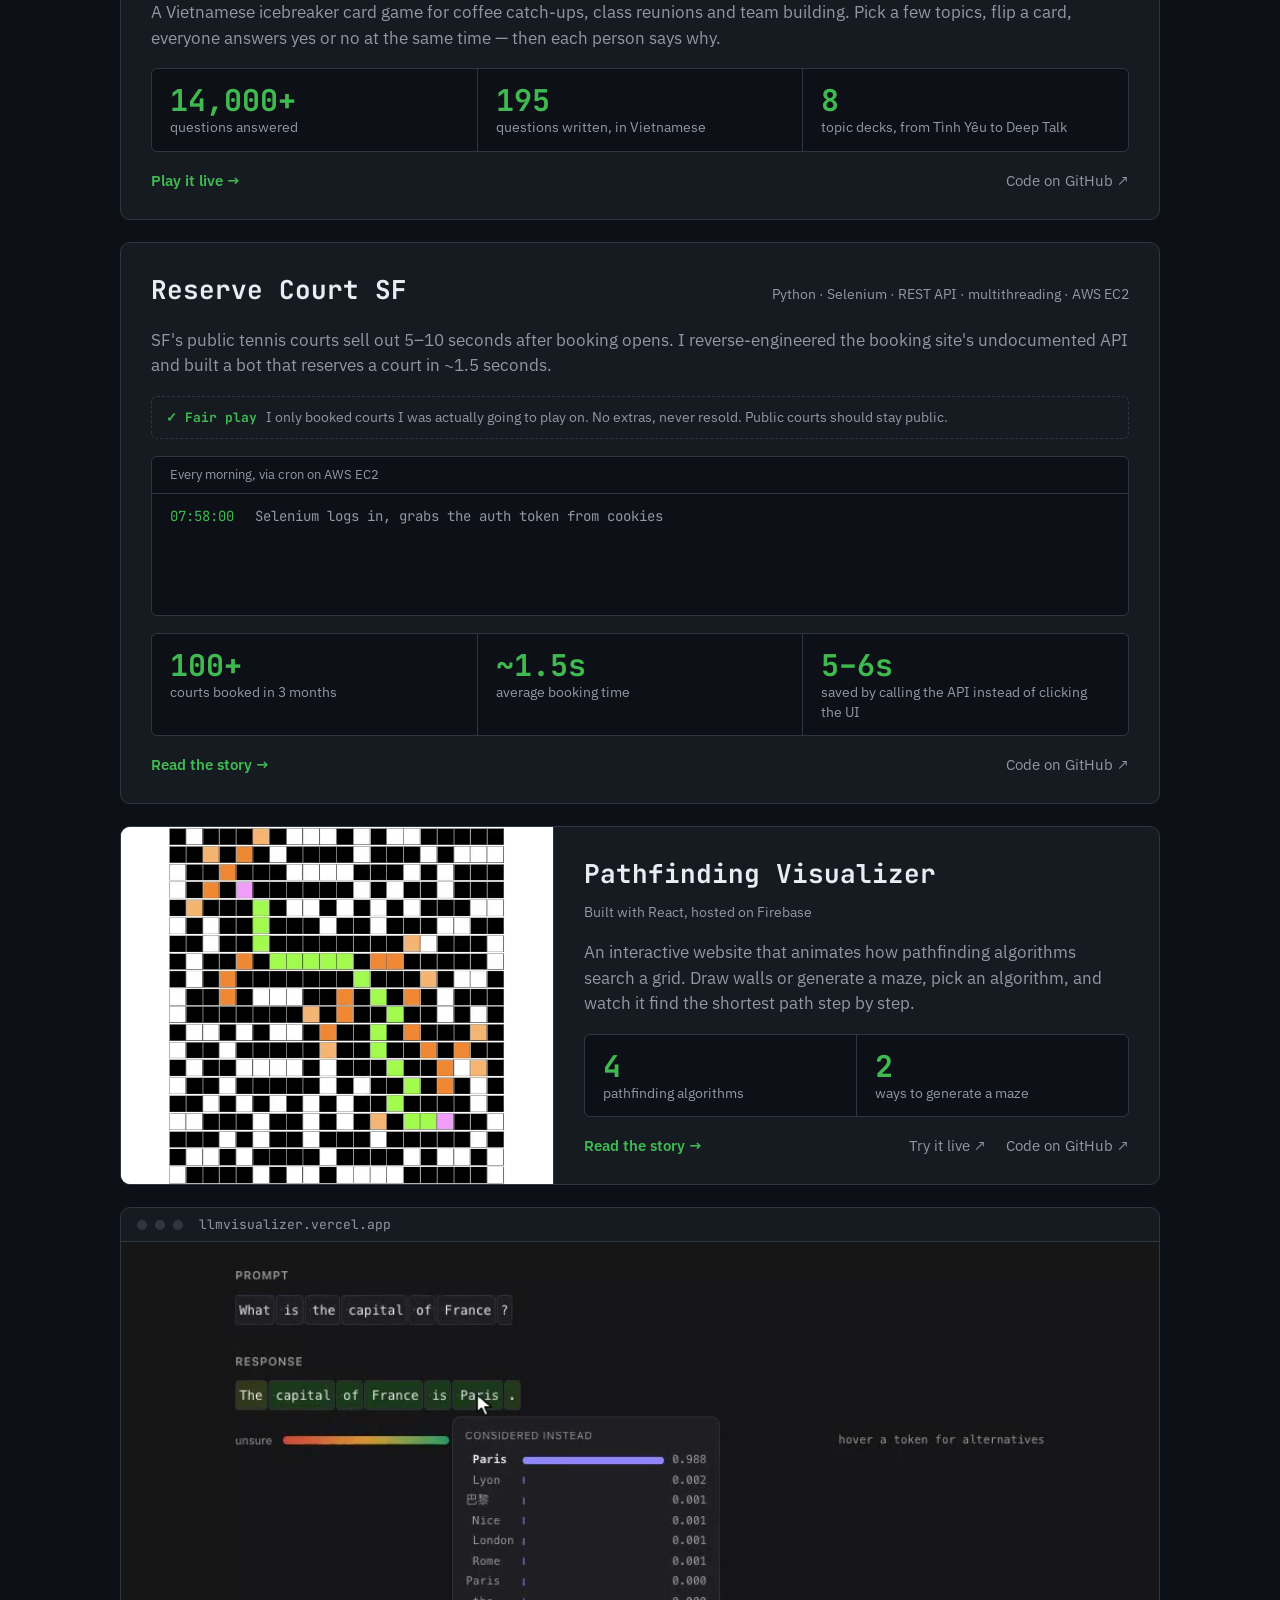
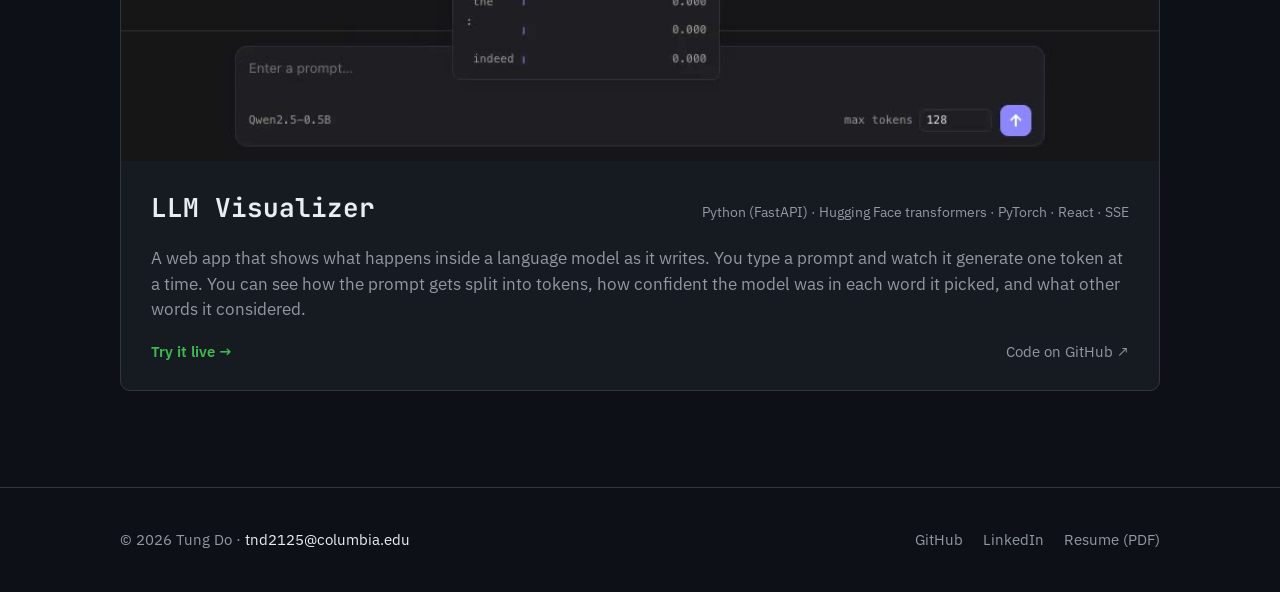
==== commit e94a88b1: "Add làm thân, with a live count of questions answered A Vietnamese icebreaker card game. The "questi" ====
--- a/index.html
+++ b/index.html
@@ -96,6 +96,28 @@
       </article>
 
       <article class="card">
+        <div class="card-bar" aria-hidden="true"><i></i><i></i><i></i><span>lamthan.com</span></div>
+        <div class="card-body">
+          <div class="card-title">
+            <h3><a href="https://lamthan.com" target="_blank" rel="noopener">làm thân</a></h3>
+            <span class="stack">Vanilla HTML/CSS/JS · Vercel Functions · Upstash Redis</span>
+          </div>
+          <p>A Vietnamese icebreaker card game for coffee catch-ups, class reunions and team building. Pick a few topics, flip a card, everyone answers yes or no at the same time — then each person says why.</p>
+          <div class="stats">
+            <div><b data-lamthan="total">14,000+</b><span>questions answered <span class="live" data-lamthan="live" hidden>· live</span></span></div>
+            <div><b>195</b><span>questions written, in Vietnamese</span></div>
+            <div><b>8</b><span>topic decks, from Tình Yêu to Deep Talk</span></div>
+          </div>
+          <div class="card-foot">
+            <a class="read" href="https://lamthan.com" target="_blank" rel="noopener">Play it live →</a>
+            <div class="ext">
+              <a href="https://github.com/donguyentung01/lam-than" target="_blank" rel="noopener">Code on GitHub ↗</a>
+            </div>
+          </div>
+        </div>
+      </article>
+
+      <article class="card">
         <div class="card-body">
           <div class="card-title">
             <h3><a href="projects/reserve-court-sf.html">Reserve Court SF</a></h3>
--- a/style.css
+++ b/style.css
@@ -13,6 +13,7 @@
 }
 
 * { box-sizing: border-box; }
+[hidden] { display: none !important; }
 
 html { scroll-behavior: smooth; scroll-padding-top: 80px; -webkit-text-size-adjust: 100%; text-size-adjust: 100%; }
 
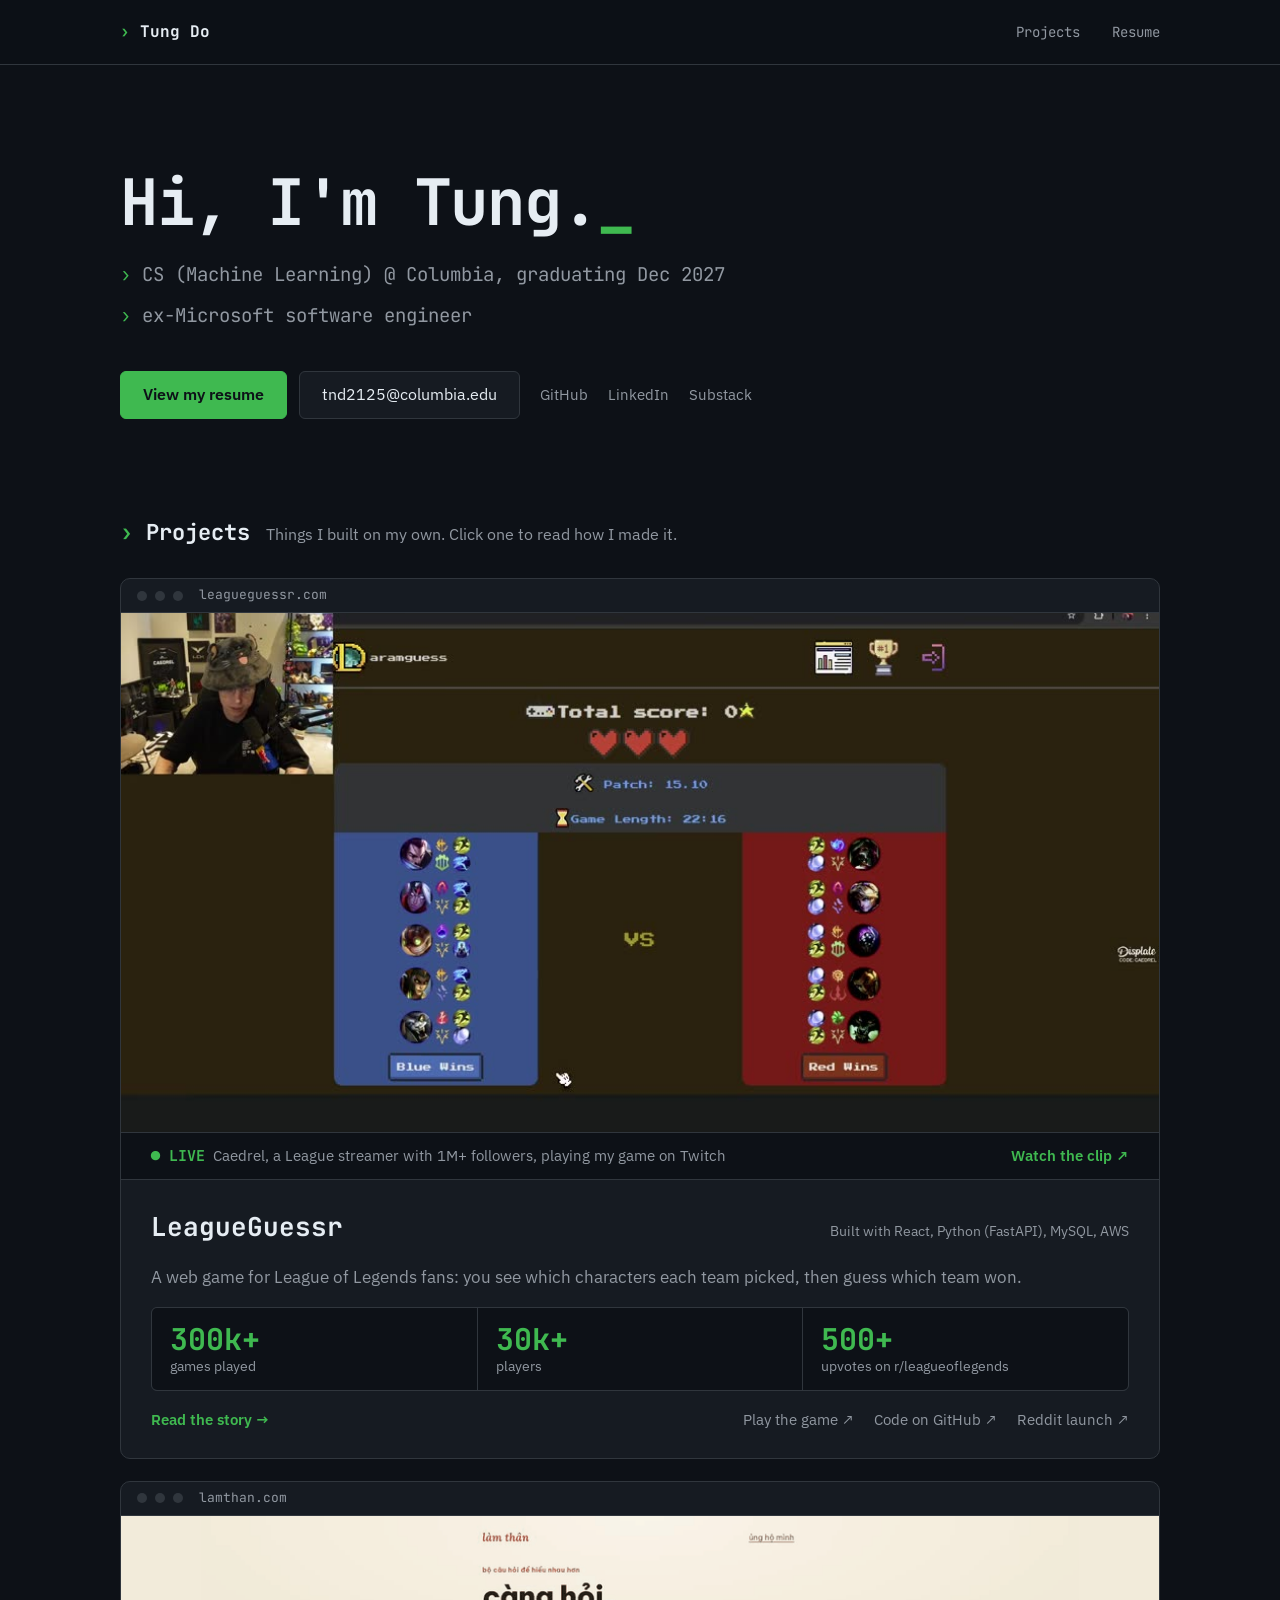
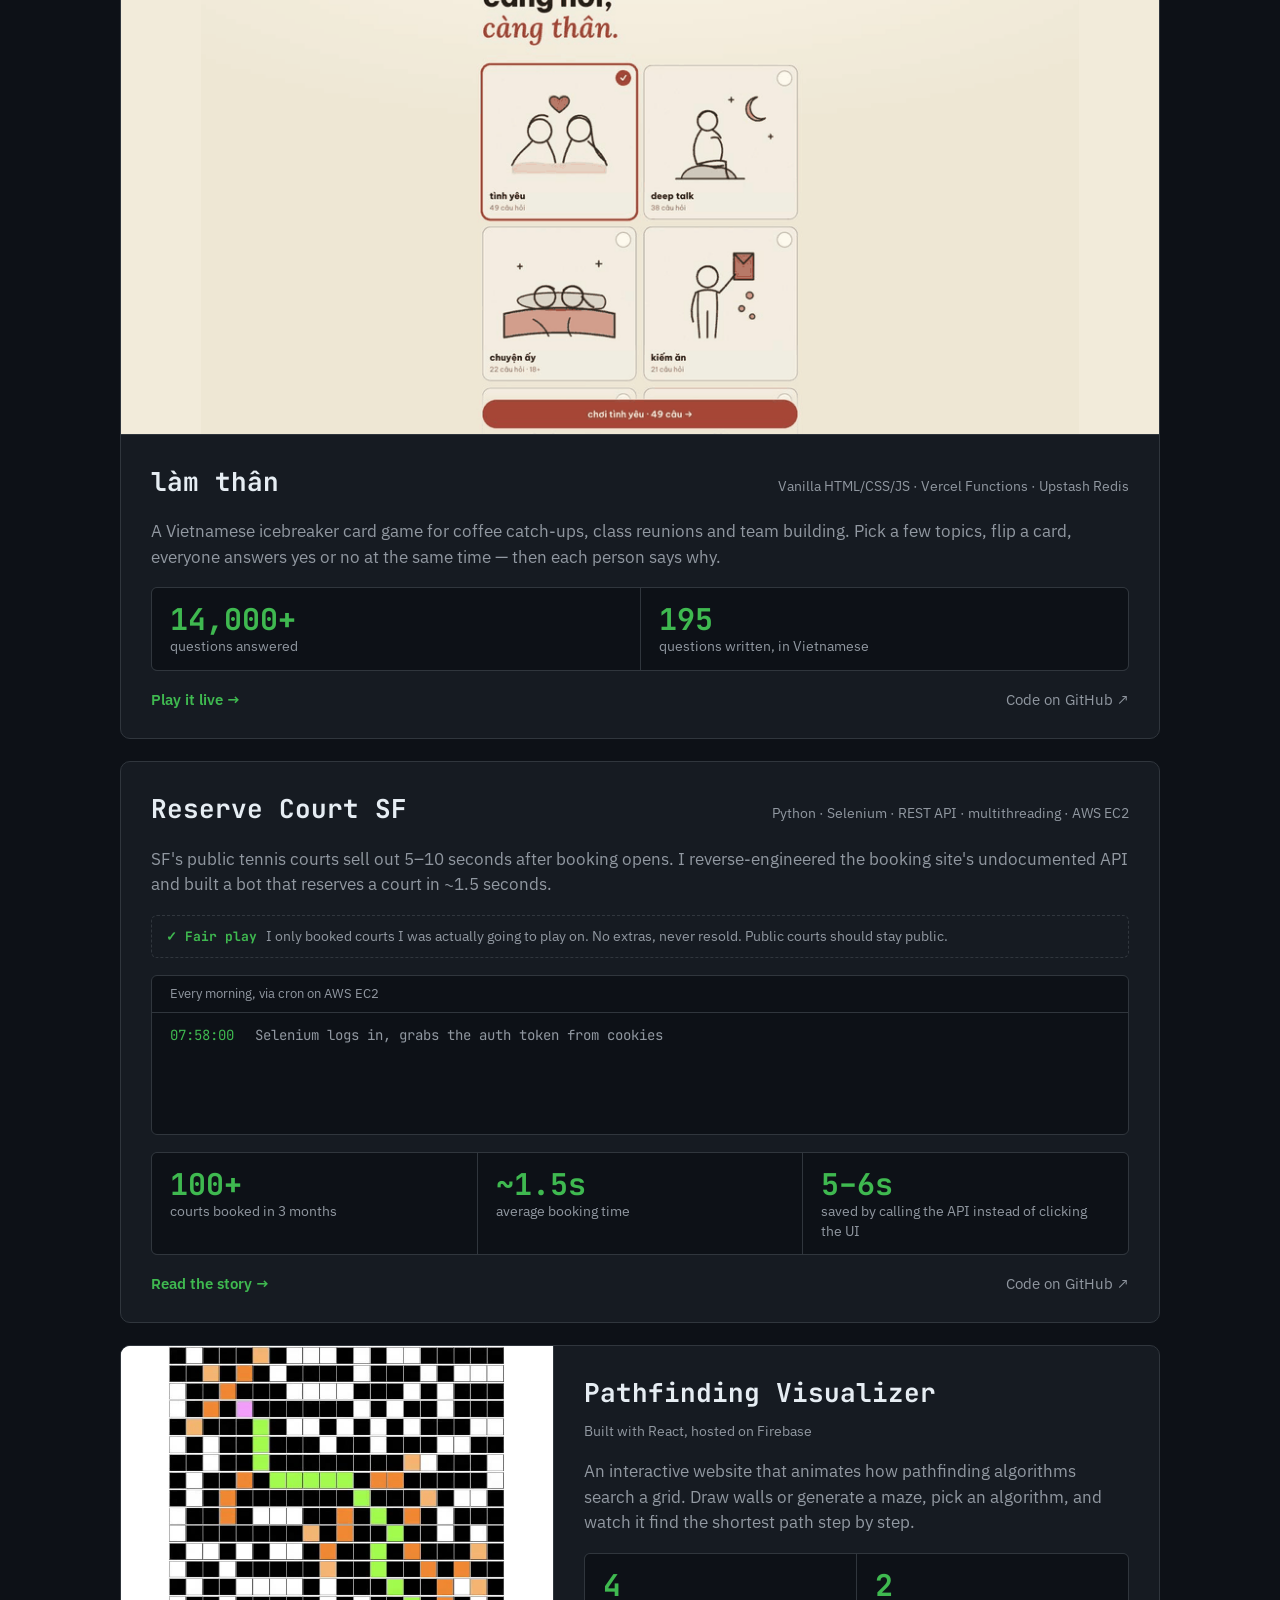
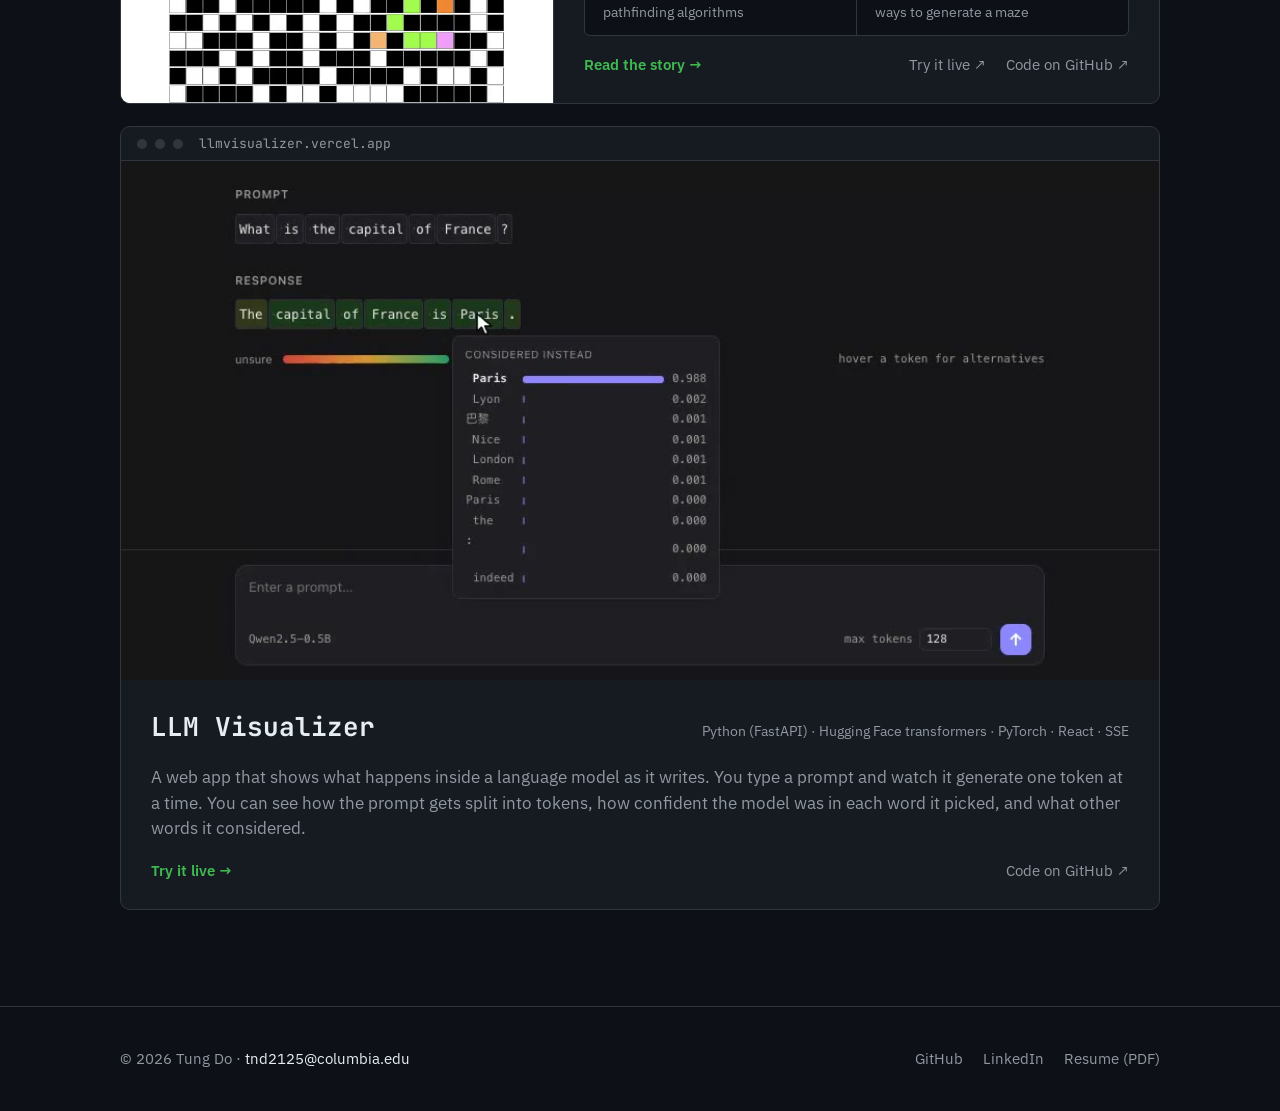
==== commit 67bf0453: "Show làm thân in action, drop the deck count A recording of a real play-through: picking the Tình Yê" ====
--- a/index.html
+++ b/index.html
@@ -97,16 +97,16 @@
 
       <article class="card">
         <div class="card-bar" aria-hidden="true"><i></i><i></i><i></i><span>lamthan.com</span></div>
+        <img class="card-gif" src="assets/video/lamthan.gif" width="900" height="531" loading="lazy" decoding="async" alt="Recording of the site: picking the Tình Yêu and Deep Talk decks, then flipping through three question cards">
         <div class="card-body">
           <div class="card-title">
             <h3><a href="https://lamthan.com" target="_blank" rel="noopener">làm thân</a></h3>
             <span class="stack">Vanilla HTML/CSS/JS · Vercel Functions · Upstash Redis</span>
           </div>
           <p>A Vietnamese icebreaker card game for coffee catch-ups, class reunions and team building. Pick a few topics, flip a card, everyone answers yes or no at the same time — then each person says why.</p>
-          <div class="stats">
+          <div class="stats" style="--cols: 2;">
             <div><b data-lamthan="total">14,000+</b><span>questions answered <span class="live" data-lamthan="live" hidden>· live</span></span></div>
             <div><b>195</b><span>questions written, in Vietnamese</span></div>
-            <div><b>8</b><span>topic decks, from Tình Yêu to Deep Talk</span></div>
           </div>
           <div class="card-foot">
             <a class="read" href="https://lamthan.com" target="_blank" rel="noopener">Play it live →</a>
--- a/style.css
+++ b/style.css
@@ -128,6 +128,9 @@
 .card-bar span { padding-left: 8px; }
 .card-img { width: 100%; aspect-ratio: 1486 / 620; object-fit: cover; object-position: top; }
 .card-video { display: block; aspect-ratio: 2 / 1; object-position: center; background: #000; }
+/* the làm thân demo is a gif: shown whole, on the game's own paper colour */
+.card-gif { display: block; width: 100%; height: auto; aspect-ratio: 2 / 1; object-fit: contain; background: #f2ebda; border-bottom: 1px solid var(--border); }
+@media (prefers-reduced-motion: reduce) { .card-gif { content: url("assets/video/lamthan-poster.jpg"); } }
 video { max-width: 100%; }
 .card-proof {
   position: relative;
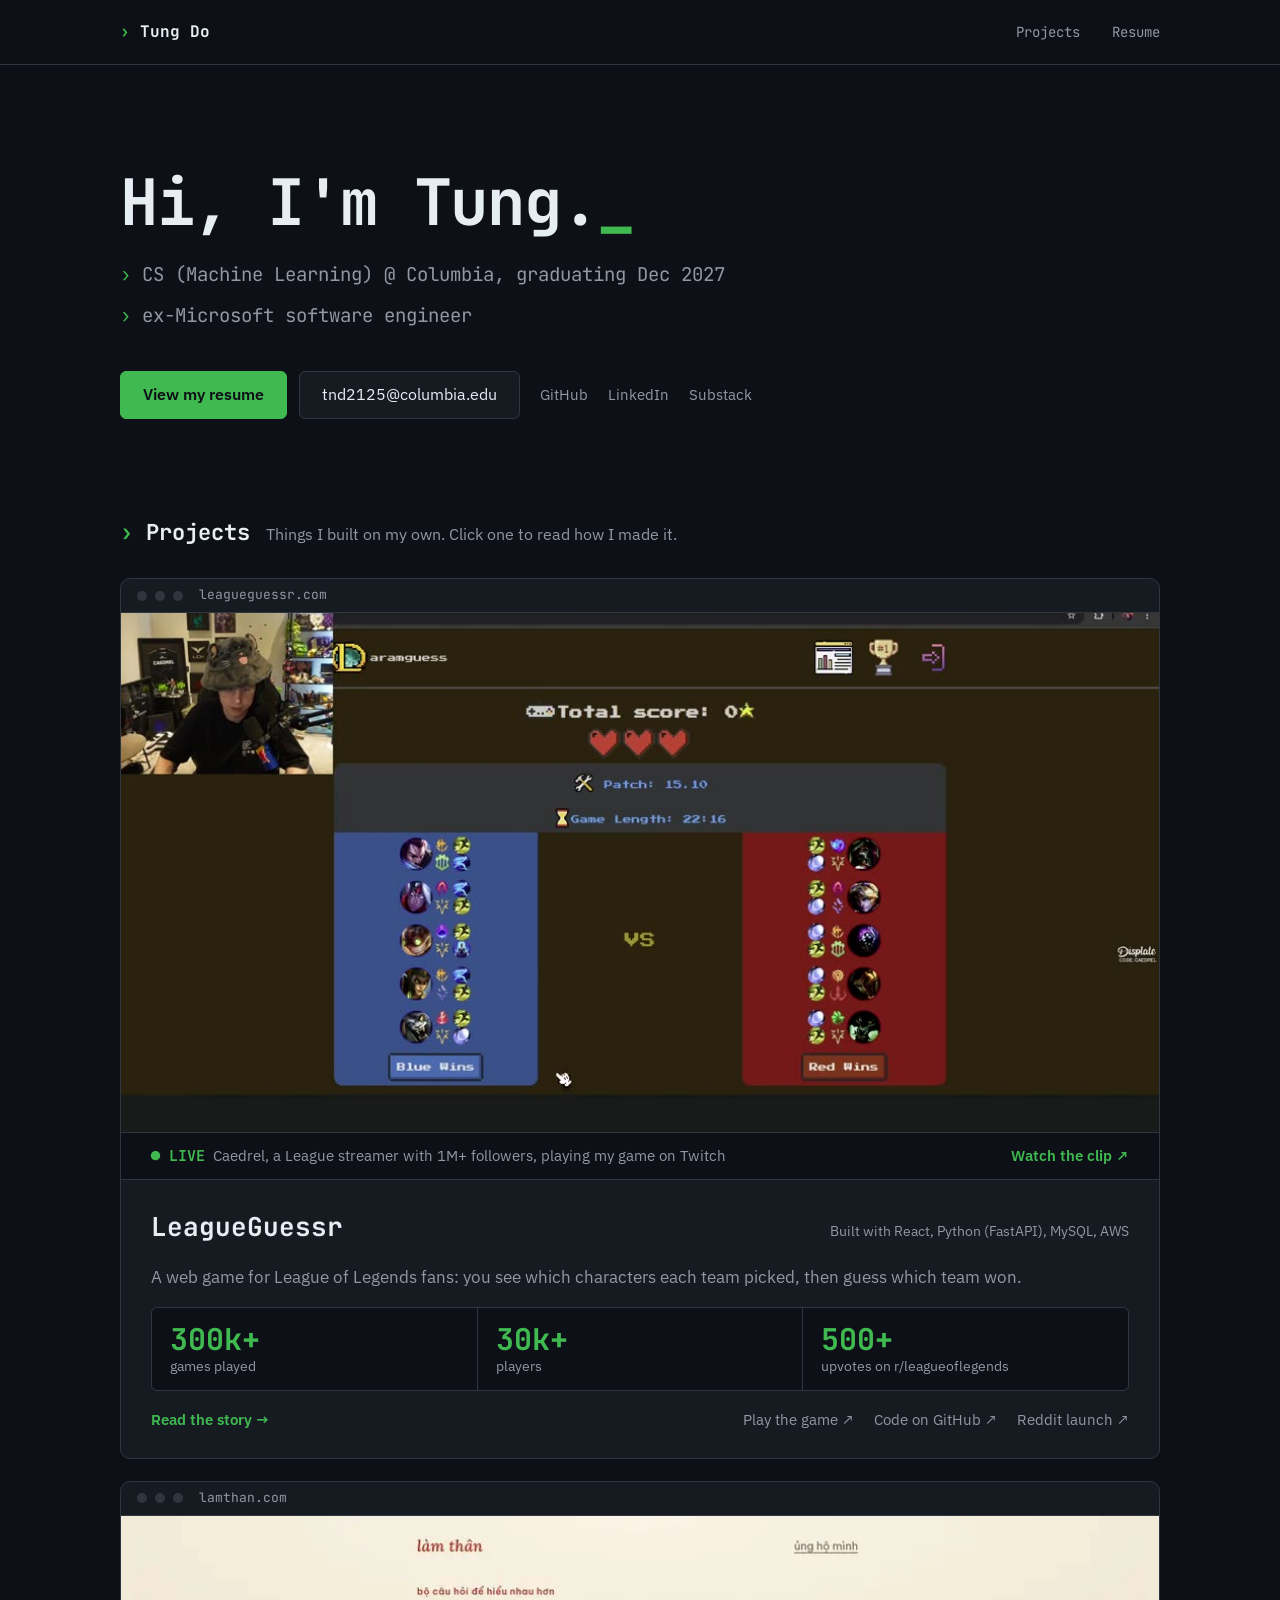
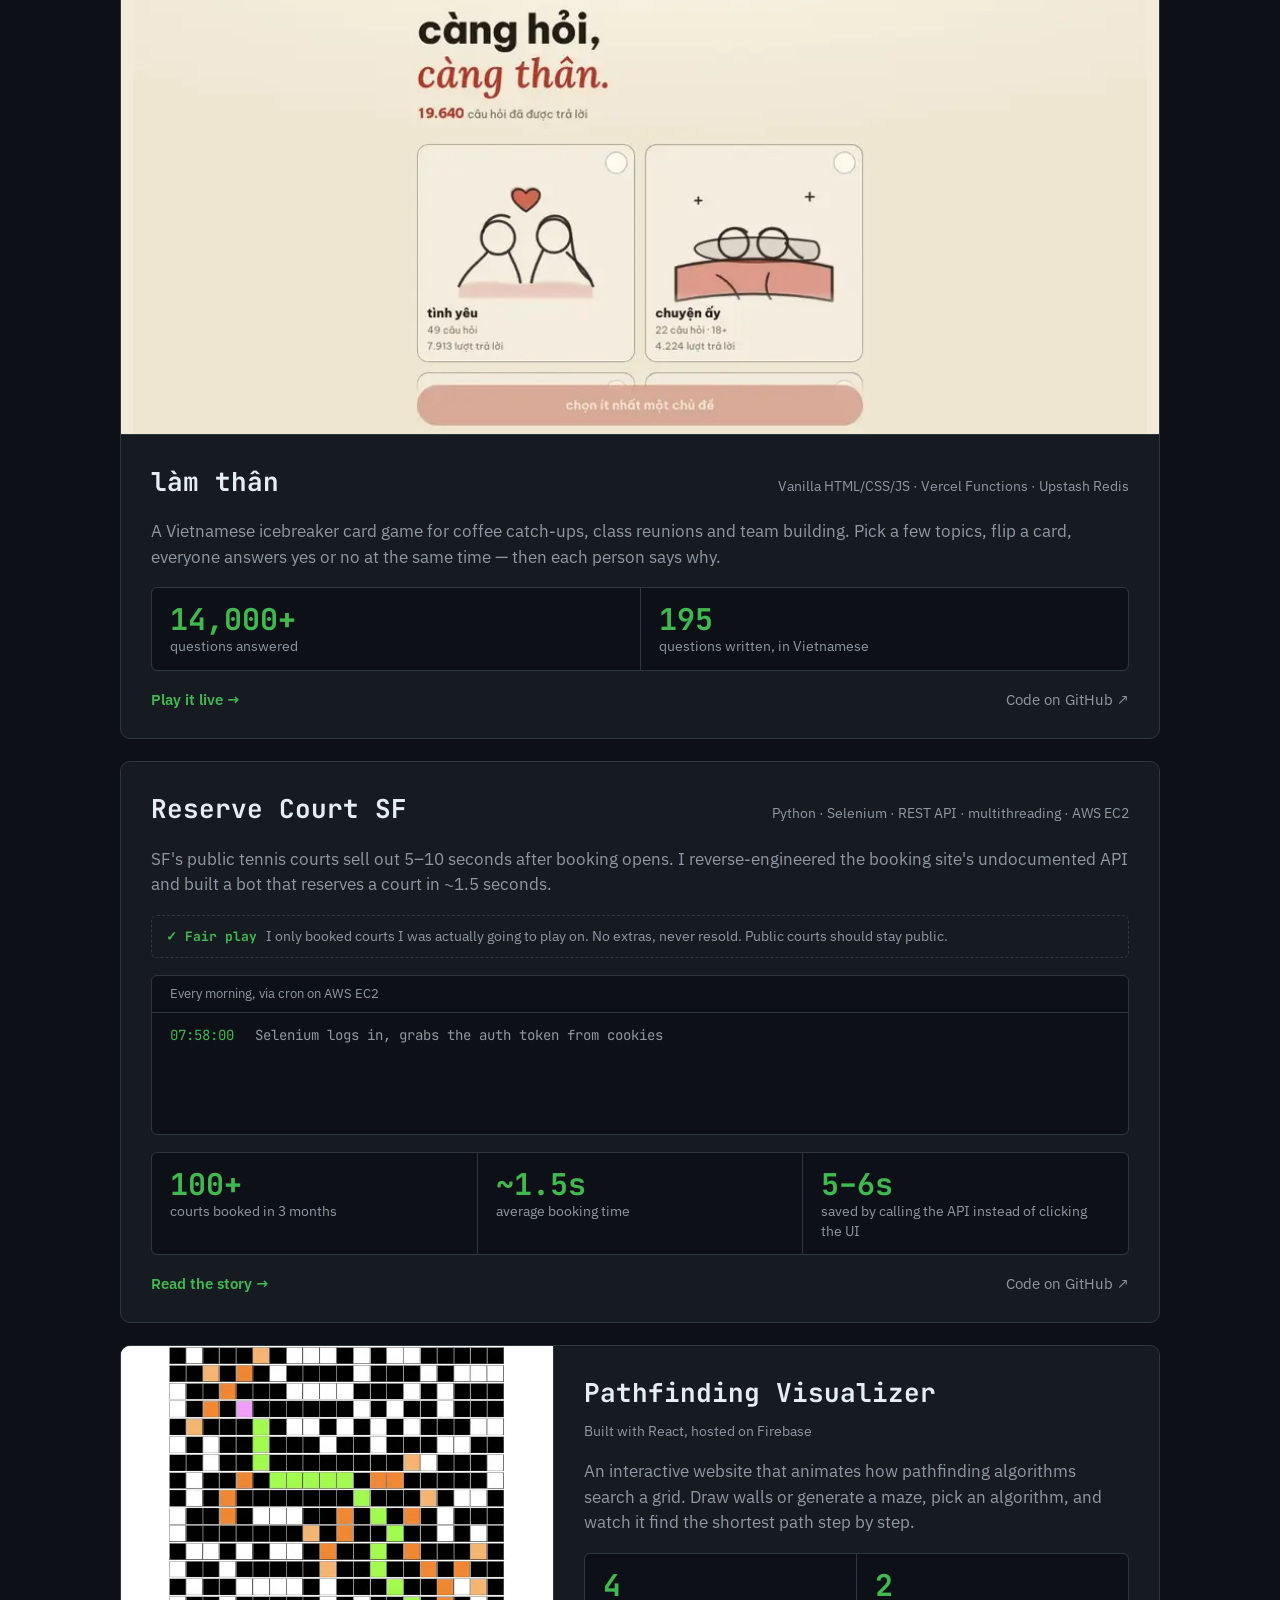
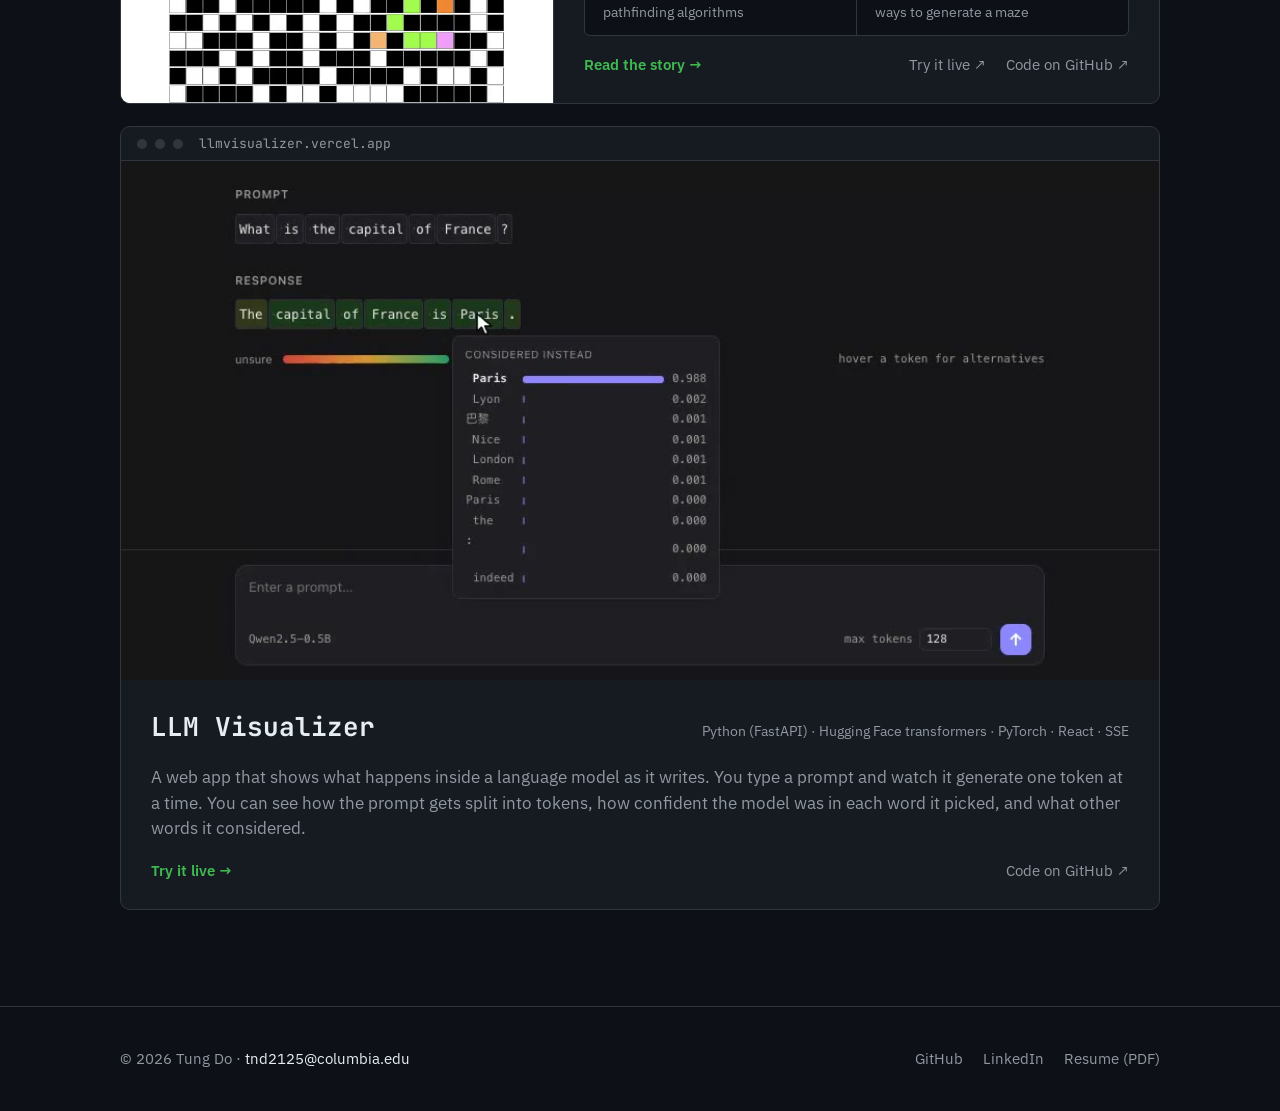
==== commit 14ac9878: "Record the làm thân demo at 20fps instead of 9 stills The gif was nine screenshots held 1.5s each, s" ====
--- a/index.html
+++ b/index.html
@@ -97,7 +97,7 @@
 
       <article class="card">
         <div class="card-bar" aria-hidden="true"><i></i><i></i><i></i><span>lamthan.com</span></div>
-        <img class="card-gif" src="assets/video/lamthan.gif" width="900" height="531" loading="lazy" decoding="async" alt="Recording of the site: picking the Tình Yêu and Deep Talk decks, then flipping through three question cards">
+        <img class="card-demo" src="assets/video/lamthan.webp" width="1000" height="511" loading="lazy" decoding="async" alt="Recording of the site: picking the Tình Yêu deck, then flipping through three question cards">
         <div class="card-body">
           <div class="card-title">
             <h3><a href="https://lamthan.com" target="_blank" rel="noopener">làm thân</a></h3>
--- a/style.css
+++ b/style.css
@@ -128,9 +128,9 @@
 .card-bar span { padding-left: 8px; }
 .card-img { width: 100%; aspect-ratio: 1486 / 620; object-fit: cover; object-position: top; }
 .card-video { display: block; aspect-ratio: 2 / 1; object-position: center; background: #000; }
-/* the làm thân demo is a gif: shown whole, on the game's own paper colour */
-.card-gif { display: block; width: 100%; height: auto; aspect-ratio: 2 / 1; object-fit: contain; background: #f2ebda; border-bottom: 1px solid var(--border); }
-@media (prefers-reduced-motion: reduce) { .card-gif { content: url("assets/video/lamthan-poster.jpg"); } }
+/* the làm thân demo is an animated image: shown whole, on the game's own paper colour */
+.card-demo { display: block; width: 100%; height: auto; aspect-ratio: 2 / 1; object-fit: contain; background: #f2ebda; border-bottom: 1px solid var(--border); }
+@media (prefers-reduced-motion: reduce) { .card-demo { content: url("assets/video/lamthan-poster.jpg"); } }
 video { max-width: 100%; }
 .card-proof {
   position: relative;
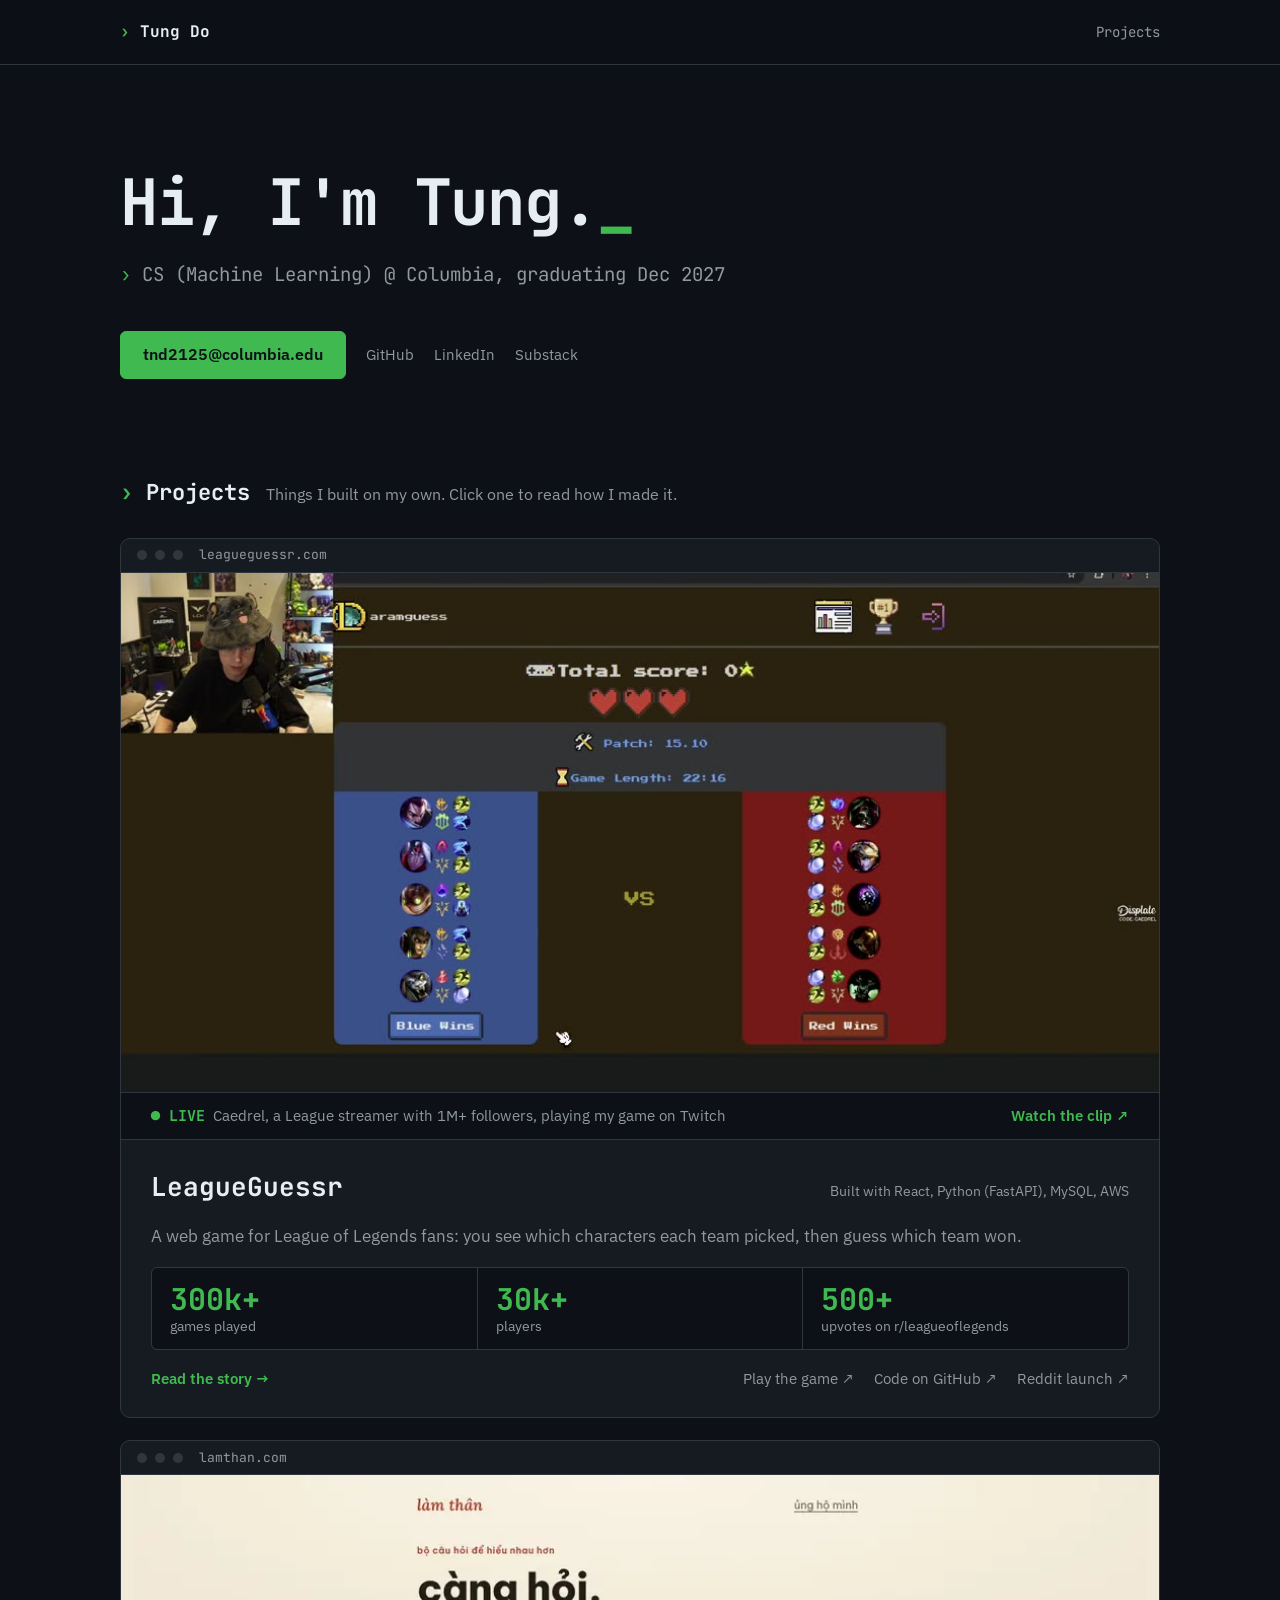
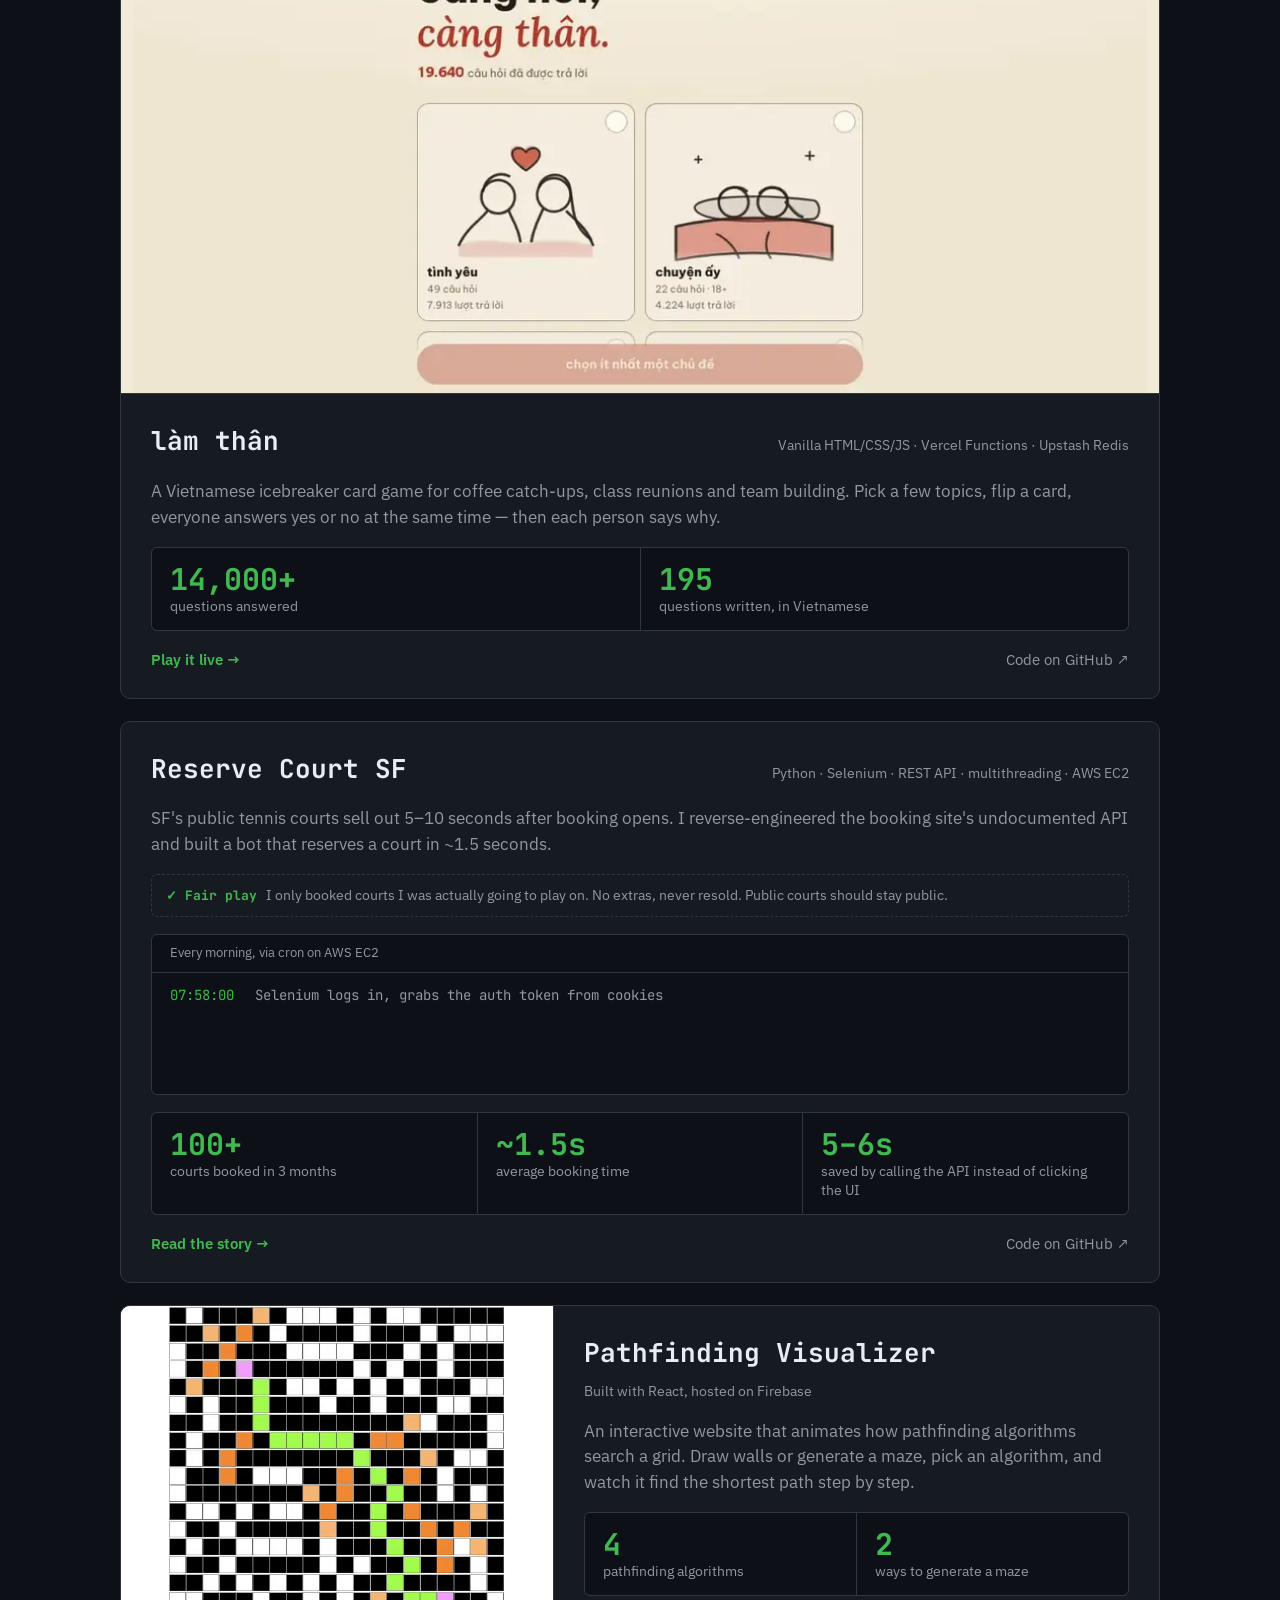
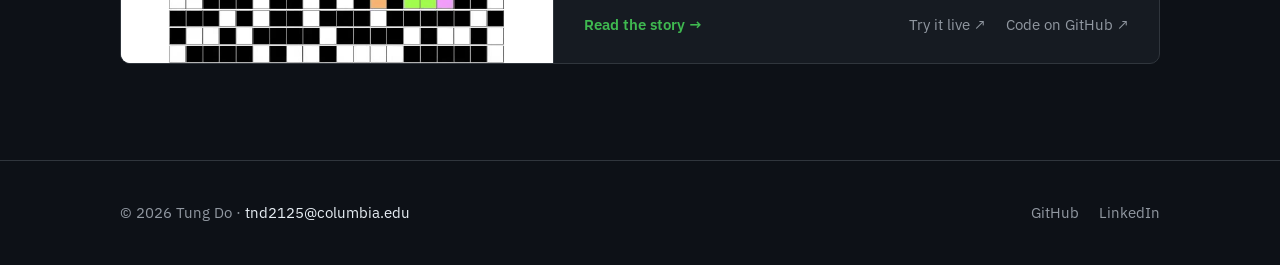
==== commit 67489ffd: "Remove resume, ex-Microsoft line and LLM Visualizer project Co-Authored-By: Claude Opus 5.5 <noreply" ====
--- a/index.html
+++ b/index.html
@@ -4,19 +4,19 @@
   <meta charset="utf-8">
   <meta name="viewport" content="width=device-width, initial-scale=1, viewport-fit=cover">
   <title>Tung Do · Portfolio</title>
-  <meta name="description" content="Tung Do: CS (Machine Learning) @ Columbia, ex-Microsoft software engineer. Builder of LeagueGuessr (300k+ plays), Reserve Court SF and a Pathfinding Visualizer.">
+  <meta name="description" content="Tung Do: CS (Machine Learning) @ Columbia. Builder of LeagueGuessr (300k+ plays), Reserve Court SF and a Pathfinding Visualizer.">
   <meta property="og:title" content="Tung Do · Portfolio">
-  <meta property="og:description" content="CS (Machine Learning) @ Columbia, ex-Microsoft software engineer.">
+  <meta property="og:description" content="CS (Machine Learning) @ Columbia.">
   <meta property="og:type" content="website">
   <meta property="og:url" content="https://tungdo.vercel.app/">
   <meta property="og:site_name" content="Tung Do">
   <meta property="og:image" content="https://tungdo.vercel.app/assets/og-image.png">
   <meta property="og:image:width" content="1200">
   <meta property="og:image:height" content="630">
-  <meta property="og:image:alt" content="Tung Do: CS (ML) @ Columbia, ex-Microsoft software engineer">
+  <meta property="og:image:alt" content="Tung Do: CS (ML) @ Columbia">
   <meta name="twitter:card" content="summary_large_image">
   <meta name="twitter:title" content="Tung Do · Portfolio">
-  <meta name="twitter:description" content="CS (Machine Learning) @ Columbia, ex-Microsoft software engineer.">
+  <meta name="twitter:description" content="CS (Machine Learning) @ Columbia.">
   <meta name="twitter:image" content="https://tungdo.vercel.app/assets/og-image.png">
   <link rel="icon" href="data:image/svg+xml,%3Csvg xmlns='http://www.w3.org/2000/svg' viewBox='0 0 32 32'%3E%3Crect width='32' height='32' rx='6' fill='%230d1117'/%3E%3Ctext x='6' y='23' font-family='monospace' font-size='20' font-weight='700' fill='%233fb950'%3E%E2%80%BA_%3C/text%3E%3C/svg%3E">
   <meta name="theme-color" content="#0d1117">
@@ -34,7 +34,6 @@
     <a class="brand" href="#top"><span class="accent">› </span>Tung Do</a>
     <ul>
       <li><a href="#projects">Projects</a></li>
-      <li><a href="resume.pdf" target="_blank" rel="noopener">Resume</a></li>
     </ul>
   </div>
 </nav>
@@ -45,11 +44,9 @@
     <h1>Hi, I'm Tung.<span class="cursor" aria-hidden="true">_</span></h1>
     <ul class="facts">
       <li>CS (Machine Learning) @ Columbia, graduating Dec 2027</li>
-      <li>ex-Microsoft software engineer</li>
     </ul>
     <div class="actions">
-      <a class="btn primary" href="resume.pdf" target="_blank" rel="noopener">View my resume</a>
-      <a class="btn" href="mailto:tnd2125@columbia.edu">tnd2125@columbia.edu</a>
+      <a class="btn primary" href="mailto:tnd2125@columbia.edu">tnd2125@columbia.edu</a>
       <div class="links">
         <a href="https://github.com/donguyentung01" target="_blank" rel="noopener">GitHub</a>
         <a href="https://www.linkedin.com/in/tung-do-116bb8189/" target="_blank" rel="noopener">LinkedIn</a>
@@ -172,24 +169,6 @@
         </div>
       </article>
 
-      <article class="card">
-        <div class="card-bar" aria-hidden="true"><i></i><i></i><i></i><span>llmvisualizer.vercel.app</span></div>
-        <video class="card-img card-video" autoplay muted loop playsinline preload="metadata" data-loop poster="assets/video/llm-visualizer-poster.jpg" aria-label="Recording of typing &quot;What is the capital of France?&quot;, the model answering &quot;The capital of France is Paris.&quot; token by token with each token shaded by confidence, then hovering tokens to show the other words the model considered"><source src="assets/video/llm-visualizer.mp4" type="video/mp4"></video>
-        <div class="card-body">
-          <div class="card-title">
-            <h3><a href="https://llmvisualizer.vercel.app" target="_blank" rel="noopener">LLM Visualizer</a></h3>
-            <span class="stack">Python (FastAPI) · Hugging Face transformers · PyTorch · React · SSE</span>
-          </div>
-          <p>A web app that shows what happens inside a language model as it writes. You type a prompt and watch it generate one token at a time. You can see how the prompt gets split into tokens, how confident the model was in each word it picked, and what other words it considered.</p>
-          <div class="card-foot">
-            <a class="read" href="https://llmvisualizer.vercel.app" target="_blank" rel="noopener">Try it live →</a>
-            <div class="ext">
-              <a href="https://github.com/donguyentung01/llm_visualizer" target="_blank" rel="noopener">Code on GitHub ↗</a>
-            </div>
-          </div>
-        </div>
-      </article>
-
     </div>
   </section>
 
@@ -201,7 +180,6 @@
     <div class="links">
       <a href="https://github.com/donguyentung01" target="_blank" rel="noopener">GitHub</a>
       <a href="https://www.linkedin.com/in/tung-do-116bb8189/" target="_blank" rel="noopener">LinkedIn</a>
-      <a href="resume.pdf" target="_blank" rel="noopener">Resume (PDF)</a>
     </div>
   </div>
 </footer>
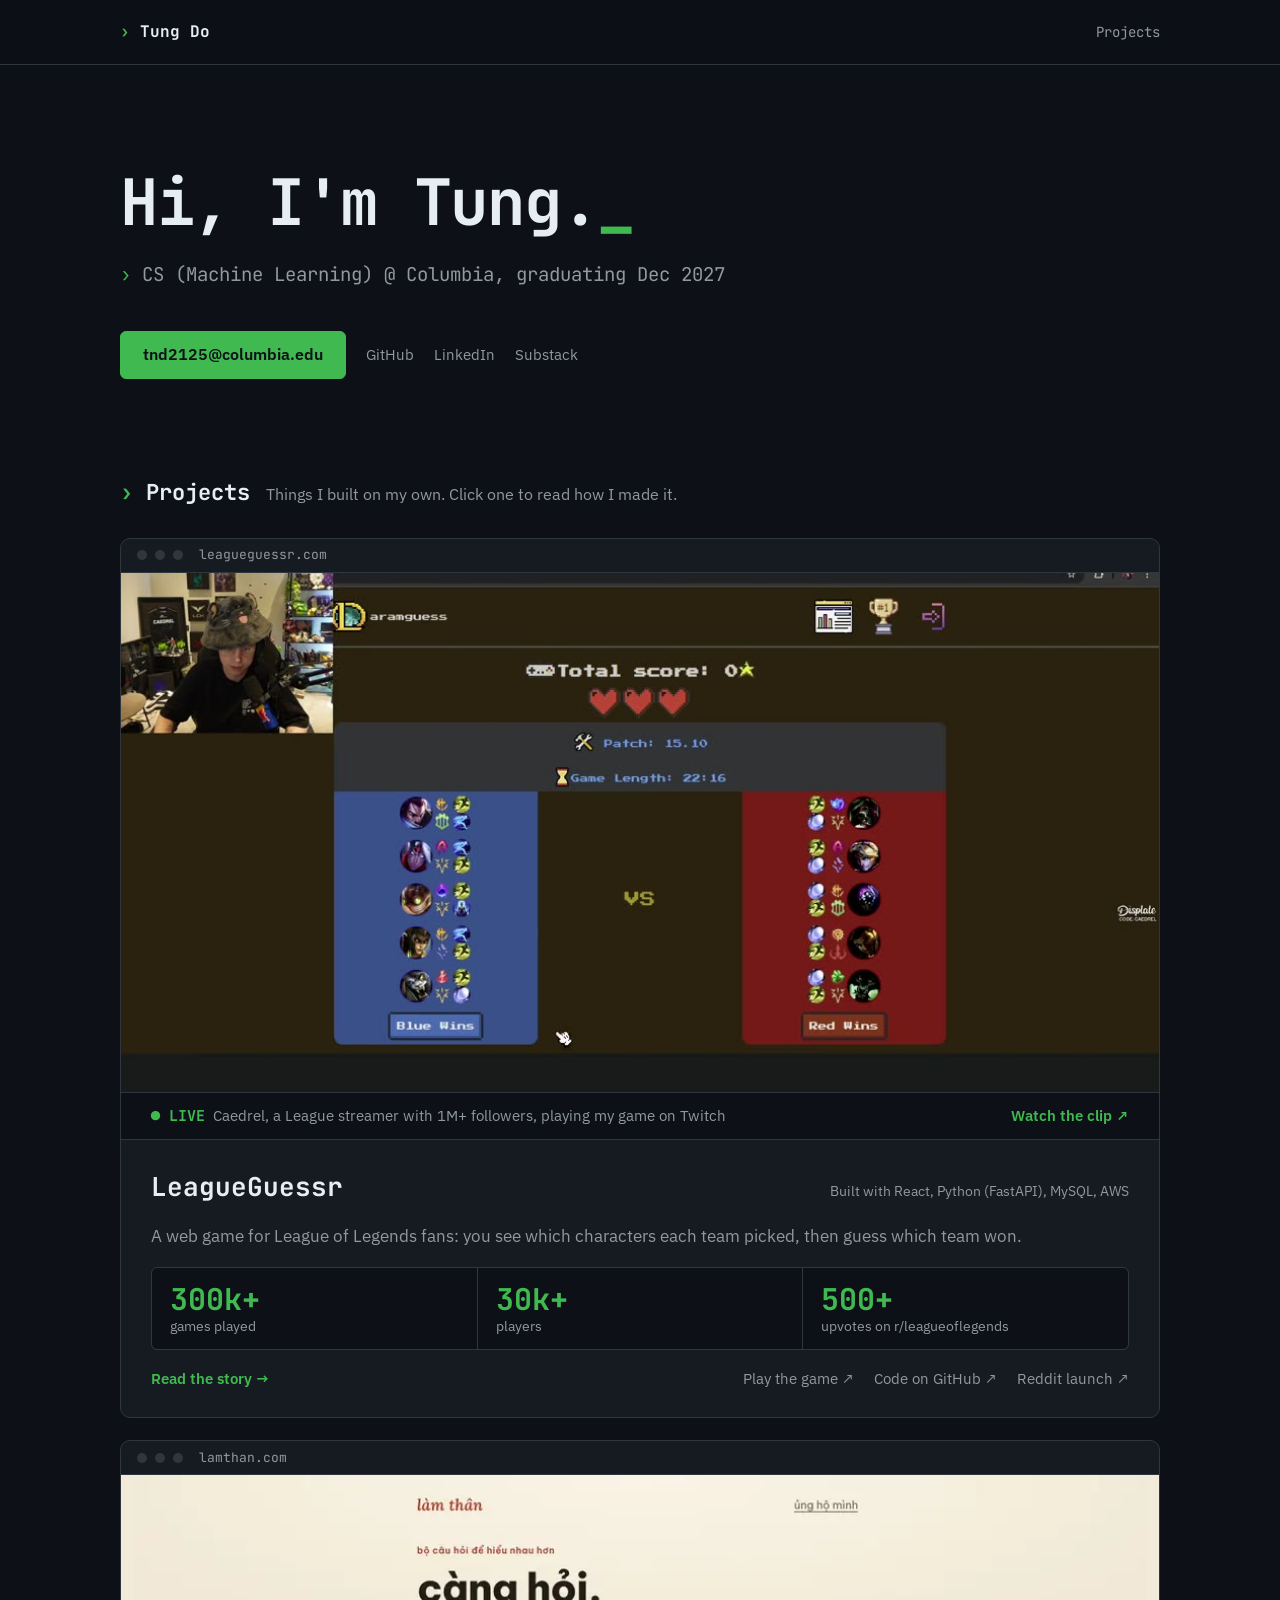
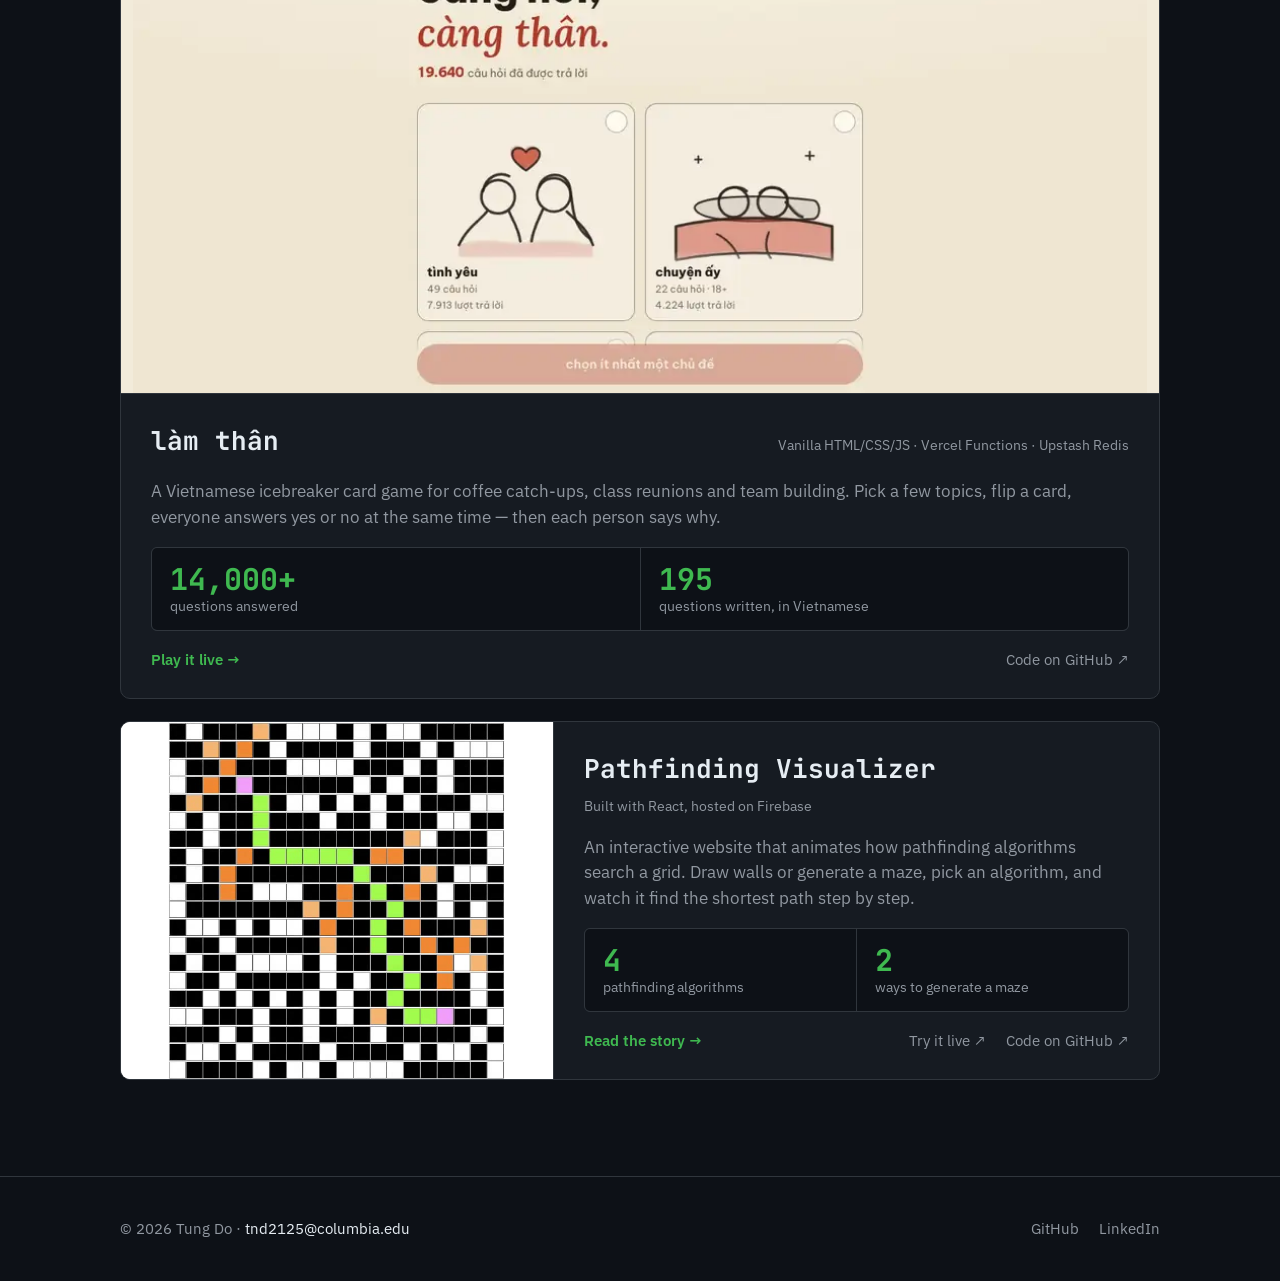
==== commit c6a4bb83: "Hide Reserve Court SF for now Co-Authored-By: Claude Opus 5.5 <noreply@anthropic.com>" ====
--- a/index.html
+++ b/index.html
@@ -4,7 +4,7 @@
   <meta charset="utf-8">
   <meta name="viewport" content="width=device-width, initial-scale=1, viewport-fit=cover">
   <title>Tung Do · Portfolio</title>
-  <meta name="description" content="Tung Do: CS (Machine Learning) @ Columbia. Builder of LeagueGuessr (300k+ plays), Reserve Court SF and a Pathfinding Visualizer.">
+  <meta name="description" content="Tung Do: CS (Machine Learning) @ Columbia. Builder of LeagueGuessr (300k+ plays) and a Pathfinding Visualizer.">
   <meta property="og:title" content="Tung Do · Portfolio">
   <meta property="og:description" content="CS (Machine Learning) @ Columbia.">
   <meta property="og:type" content="website">
@@ -114,6 +114,7 @@
         </div>
       </article>
 
+      <!-- Reserve Court SF: hidden for now. Remove this comment wrapper to bring it back.
       <article class="card">
         <div class="card-body">
           <div class="card-title">
@@ -144,6 +145,7 @@
           </div>
         </div>
       </article>
+      -->
 
       <article class="card split">
         <div class="split-media">
